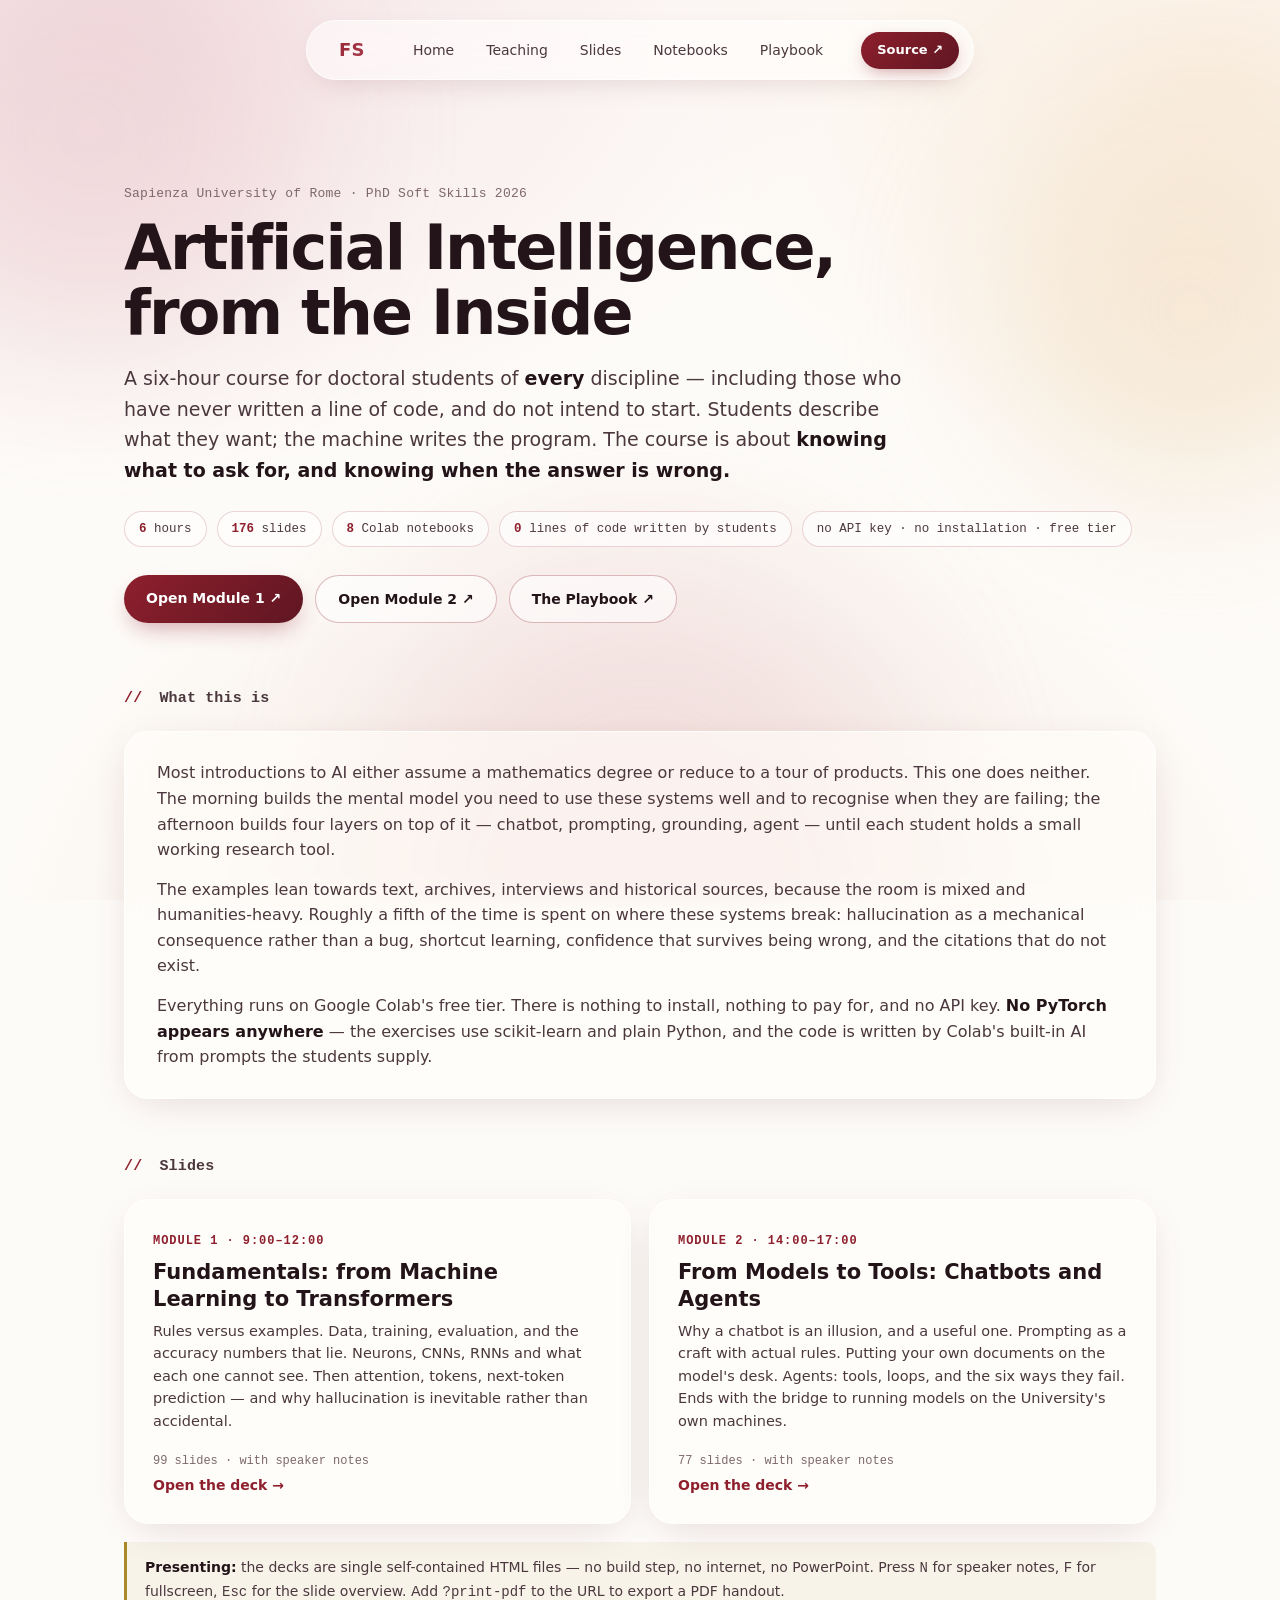
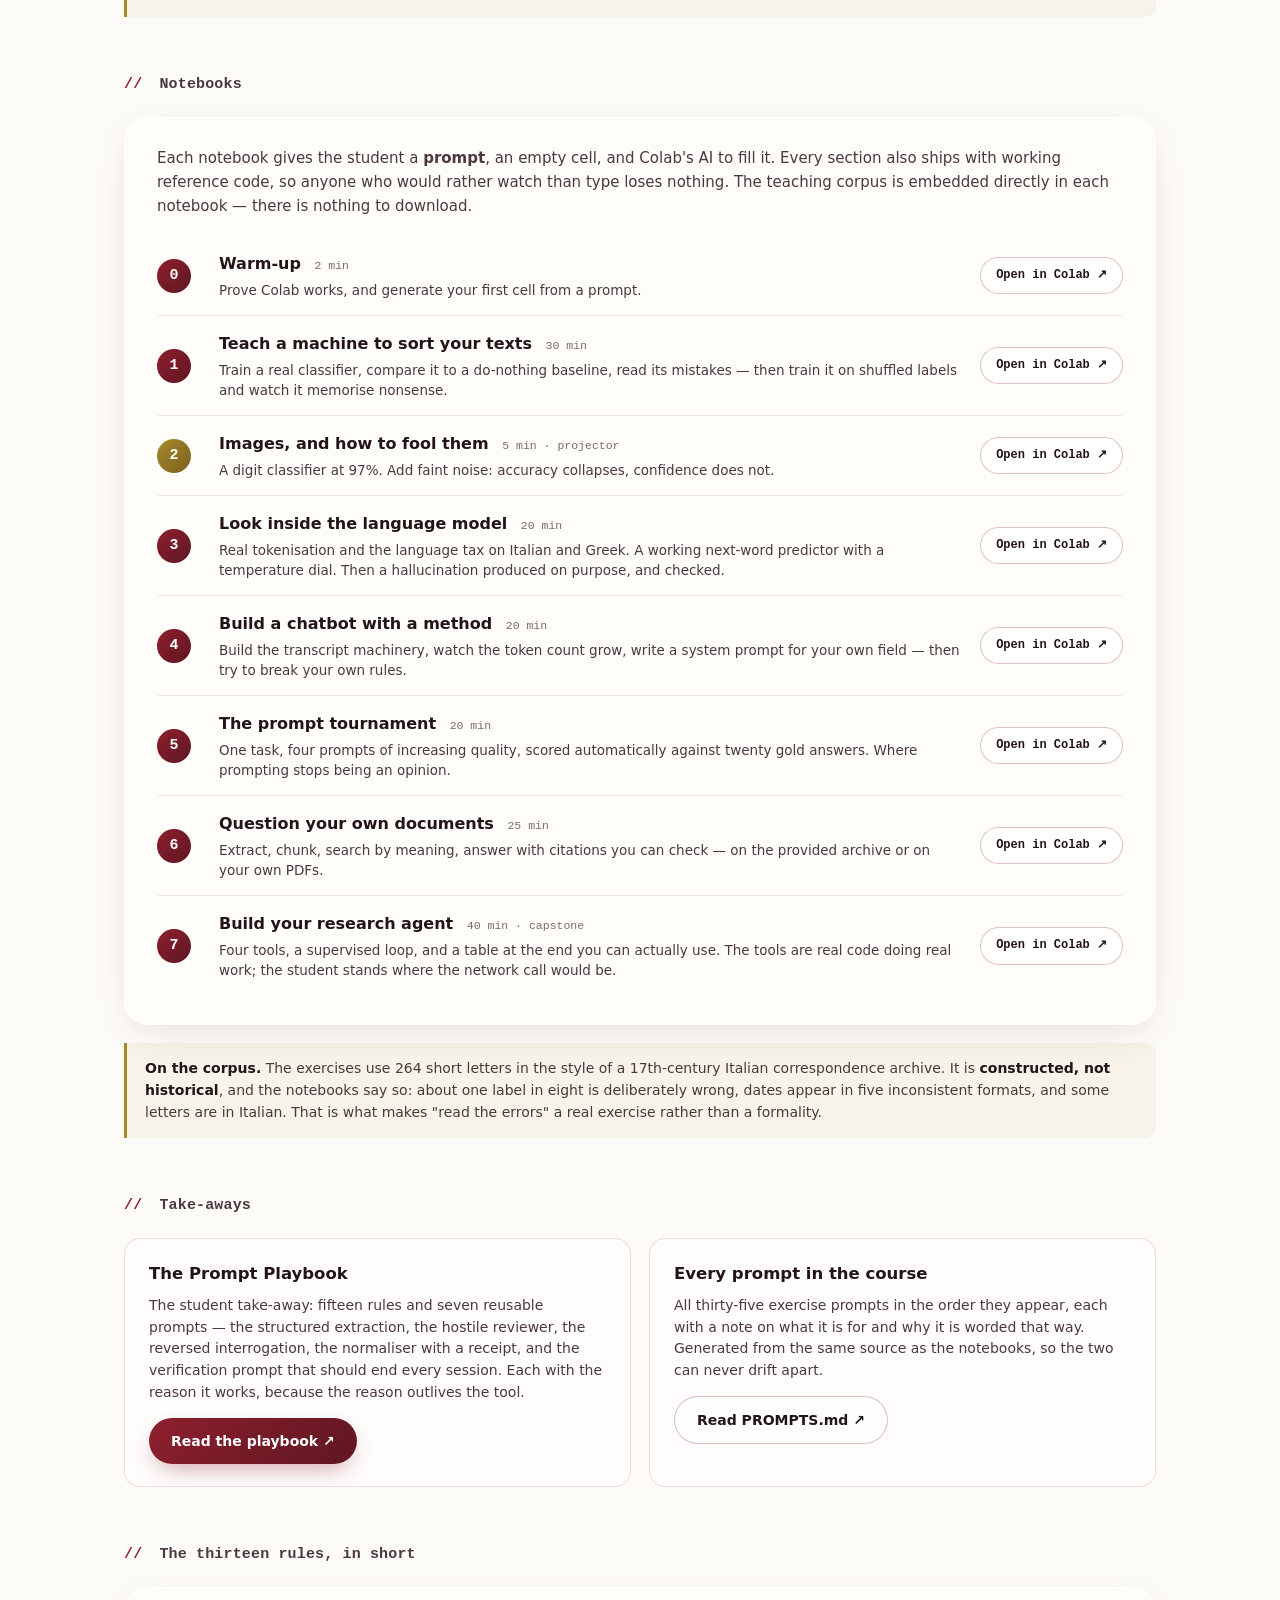
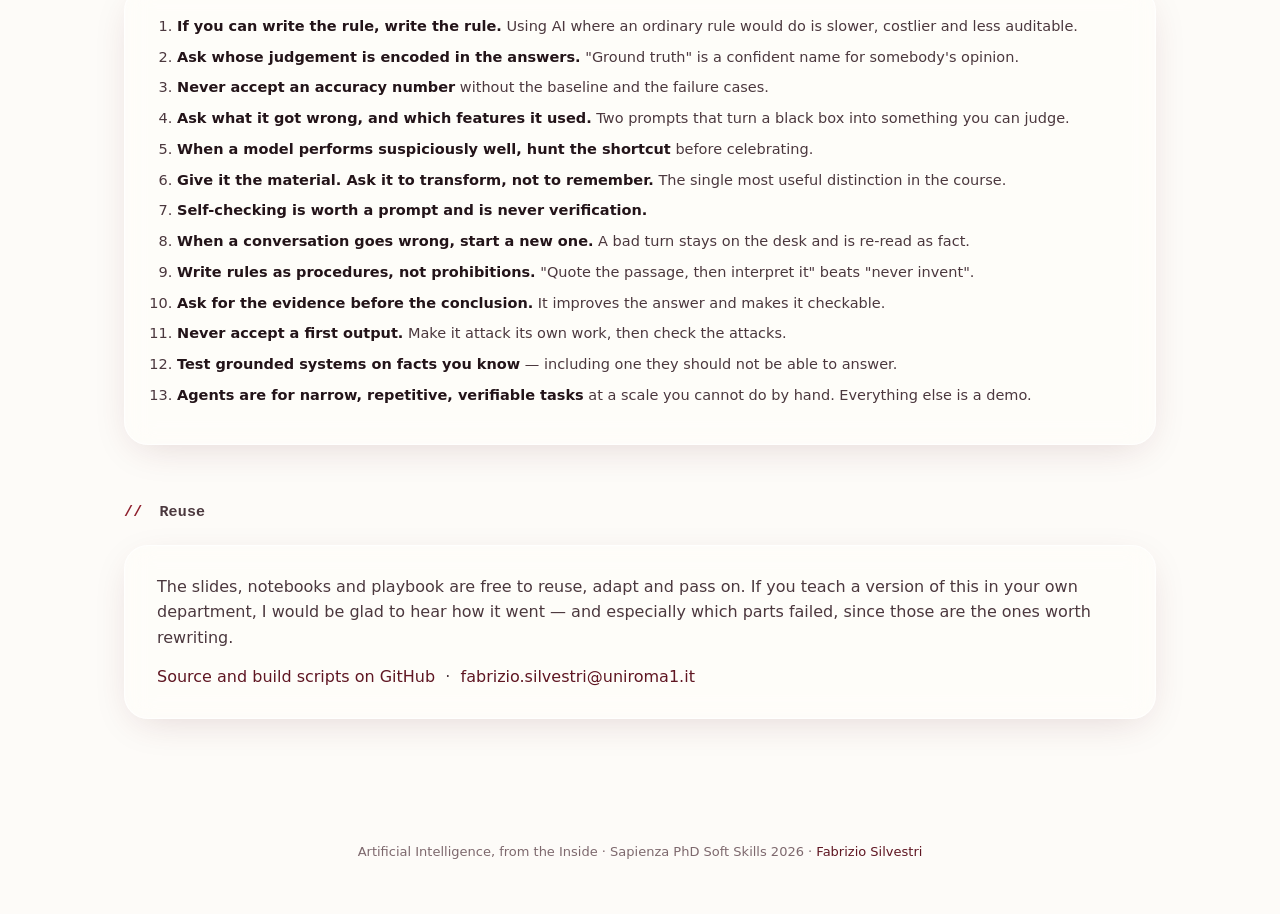
==== ai-from-the-inside/index.html @ a4495978 "Add "Artificial Intelligence, from the Inside" course materials New page at /ai-from-the-inside/ wit" ====
<!DOCTYPE html>
<html lang="en">
<head>
  <meta charset="UTF-8" />
  <meta name="viewport" content="width=device-width, initial-scale=1.0" />
  <title>Artificial Intelligence, from the Inside — PhD Course Materials · Fabrizio Silvestri</title>
  <meta name="description" content="A six-hour course on artificial intelligence for doctoral students of every discipline, taught at Sapienza University of Rome. No mathematics, no programming, no prior knowledge — students write no code at all. Slides, seven Colab notebooks, and a reusable prompt playbook, free to reuse." />
  <meta name="keywords" content="AI course, artificial intelligence for humanities, PhD soft skills, Sapienza, machine learning without code, prompting, large language models, LLM, RAG, AI agents, Colab notebooks, teaching materials, Fabrizio Silvestri" />
  <meta name="author" content="Fabrizio Silvestri" />
  <meta name="robots" content="index, follow, max-image-preview:large" />
  <link rel="canonical" href="https://fabsilvestri.github.io/ai-from-the-inside/" />

  <meta property="og:type" content="website" />
  <meta property="og:url" content="https://fabsilvestri.github.io/ai-from-the-inside/" />
  <meta property="og:title" content="Artificial Intelligence, from the Inside — PhD Course Materials" />
  <meta property="og:description" content="A six-hour AI course for doctoral students of every discipline. No mathematics, no programming — and students write no code at all. Slides, notebooks and playbook, free to reuse." />
  <meta property="og:image" content="https://fabsilvestri.github.io/assets/img/profile.jpg" />

  <meta name="twitter:card" content="summary_large_image" />
  <meta name="twitter:site" content="@fabreetseo" />
  <meta name="twitter:title" content="Artificial Intelligence, from the Inside — PhD Course Materials" />
  <meta name="twitter:description" content="A six-hour AI course for doctoral students of every discipline. Students write no code at all. Slides, notebooks and playbook, free to reuse." />

  <script type="application/ld+json">
  {
    "@context": "https://schema.org",
    "@type": "Course",
    "name": "Artificial Intelligence, from the Inside",
    "description": "A six-hour course on artificial intelligence for doctoral students of every discipline. Covers machine learning fundamentals, neural architectures, Transformers and large language models, then prompting, grounding and agents. Students write no code: they specify what they want and verify what they get.",
    "url": "https://fabsilvestri.github.io/ai-from-the-inside/",
    "inLanguage": "en",
    "isAccessibleForFree": true,
    "educationalLevel": "Doctoral",
    "teaches": ["Machine learning fundamentals", "Transformers and large language models", "Prompt engineering", "Retrieval-augmented generation", "AI agents", "Critical evaluation of AI systems"],
    "provider": {
      "@type": "CollegeOrUniversity",
      "name": "Sapienza University of Rome",
      "url": "https://www.uniroma1.it/"
    },
    "author": {
      "@type": "Person",
      "name": "Fabrizio Silvestri",
      "url": "https://fabsilvestri.github.io/"
    },
    "hasCourseInstance": {
      "@type": "CourseInstance",
      "courseMode": "onsite",
      "courseWorkload": "PT6H",
      "location": {
        "@type": "Place",
        "name": "Sapienza University of Rome"
      }
    }
  }
  </script>

  <link rel="stylesheet" href="../assets/css/style.css" />
  <style>
    /* ---- page-specific: course materials ---- */
    .course-hero { padding: 64px 0 8px; }
    .course-hero .hero-eyebrow { margin-bottom: 10px; }
    .course-hero h1 {
      font-size: clamp(38px, 6vw, 62px);
      line-height: 1.05;
      letter-spacing: -0.03em;
      margin: 0 0 18px;
      font-weight: 800;
    }
    .course-hero .lede {
      font-size: 19px;
      color: var(--ink-soft);
      max-width: 42em;
      margin: 0 0 26px;
    }
    .course-hero .lede strong { color: var(--ink); font-weight: 600; }

    .facts {
      display: flex; flex-wrap: wrap; gap: 10px; margin: 0 0 28px;
    }
    .fact {
      font-family: var(--font-mono);
      font-size: 12.5px;
      padding: 7px 14px;
      border-radius: 999px;
      background: rgba(255, 255, 255, 0.6);
      border: 1px solid rgba(142, 31, 45, 0.18);
      color: var(--ink-soft);
    }
    .fact b { color: var(--accent-1); font-weight: 700; }

    .deck-grid {
      display: grid; grid-template-columns: 1fr 1fr; gap: 18px;
    }
    .deck {
      display: block;
      background: var(--card-bg);
      backdrop-filter: blur(14px) saturate(1.15);
      -webkit-backdrop-filter: blur(14px) saturate(1.15);
      border: 1px solid var(--card-border);
      border-radius: var(--radius-lg);
      box-shadow: var(--card-shadow);
      padding: 26px 28px;
      transition: transform .15s, box-shadow .15s;
      color: inherit;
    }
    .deck:hover {
      text-decoration: none;
      transform: translateY(-2px);
      box-shadow: var(--card-shadow-hover);
    }
    .deck .mod {
      font-family: var(--font-mono); font-size: 12px; letter-spacing: .08em;
      text-transform: uppercase; color: var(--accent-1); font-weight: 700;
    }
    .deck h3 { margin: 8px 0 8px; font-size: 21px; color: var(--ink); line-height: 1.25; }
    .deck p { margin: 0 0 14px; font-size: 14.5px; color: var(--ink-soft); line-height: 1.55; }
    .deck .meta { font-family: var(--font-mono); font-size: 12px; color: var(--ink-muted); }
    .deck .go { font-weight: 700; color: var(--accent-1); font-size: 14px; }

    .nb-list { list-style: none; margin: 0; padding: 0; }
    .nb-list > li {
      display: grid;
      grid-template-columns: 46px 1fr auto;
      gap: 16px;
      align-items: center;
      padding: 15px 0;
      border-bottom: 1px solid rgba(142, 31, 45, 0.1);
    }
    .nb-list > li:last-child { border-bottom: 0; }
    .nb-num {
      font-family: var(--font-mono); font-weight: 700; font-size: 15px;
      color: #fff; background: linear-gradient(135deg, var(--accent-1), var(--accent-3));
      width: 34px; height: 34px; border-radius: 50%;
      display: flex; align-items: center; justify-content: center;
    }
    .nb-num.demo { background: linear-gradient(135deg, var(--accent-gold), var(--accent-gold-deep)); }
    .nb-body h4 { margin: 0 0 3px; font-size: 16px; color: var(--ink); font-weight: 650; }
    .nb-body p { margin: 0; font-size: 13.5px; color: var(--ink-soft); line-height: 1.5; }
    .nb-time {
      font-family: var(--font-mono); font-size: 11.5px; color: var(--ink-muted);
      margin-left: 8px; font-weight: 500;
    }
    .colab {
      display: inline-flex; align-items: center; gap: 7px;
      font-family: var(--font-mono); font-size: 12px; font-weight: 600;
      padding: 8px 15px; border-radius: 999px; white-space: nowrap;
      background: rgba(255, 255, 255, 0.7);
      border: 1px solid rgba(142, 31, 45, 0.28);
      color: var(--ink) !important;
      transition: background .15s, transform .15s;
    }
    .colab:hover { text-decoration: none; background: #fff; transform: translateY(-1px); }
    .colab svg { flex: 0 0 auto; }

    .take-grid { display: grid; grid-template-columns: 1fr 1fr; gap: 18px; }
    .take {
      background: rgba(255, 255, 255, 0.5);
      border: 1px solid rgba(142, 31, 45, 0.15);
      border-radius: var(--radius-md);
      padding: 22px 24px;
    }
    .take h4 { margin: 0 0 8px; font-size: 16.5px; color: var(--ink); }
    .take p { margin: 0 0 14px; font-size: 14px; color: var(--ink-soft); line-height: 1.55; }

    .rules { margin: 0; padding-left: 20px; }
    .rules li { margin-bottom: 9px; color: var(--ink-soft); font-size: 14.5px; line-height: 1.5; }
    .rules li strong { color: var(--ink); }

    .note {
      border-left: 3px solid var(--accent-gold);
      background: rgba(168, 137, 41, 0.07);
      padding: 14px 18px;
      border-radius: 0 var(--radius-sm) var(--radius-sm) 0;
      font-size: 14px;
      color: var(--ink-soft);
      margin: 18px 0 0;
    }
    .note strong { color: var(--ink); }

    @media (max-width: 820px) {
      .deck-grid, .take-grid { grid-template-columns: 1fr; }
      .nb-list > li { grid-template-columns: 38px 1fr; row-gap: 10px; }
      .nb-list > li .colab { grid-column: 2; justify-self: start; }
      .course-hero { padding: 28px 0 8px; }
    }
  </style>
</head>
<body>
  <div class="bg-gradient" aria-hidden="true"></div>
  <div class="bg-orbs" aria-hidden="true">
    <span class="orb orb-1"></span>
    <span class="orb orb-2"></span>
    <span class="orb orb-3"></span>
  </div>

  <header class="site-header">
    <nav class="nav-pill" aria-label="Primary">
      <a href="../" class="nav-brand">FS</a>
      <ul class="nav-links">
        <li><a href="../">Home</a></li>
        <li><a href="../#teaching">Teaching</a></li>
        <li><a href="#slides">Slides</a></li>
        <li><a href="#notebooks">Notebooks</a></li>
        <li><a href="#playbook">Playbook</a></li>
      </ul>
      <a class="nav-cta" href="https://github.com/fabsilvestri/fabsilvestri.github.io/tree/main/ai-from-the-inside" target="_blank" rel="noopener">Source ↗</a>
    </nav>
  </header>

  <main>
    <section class="course-hero">
      <p class="hero-eyebrow">Sapienza University of Rome · PhD Soft Skills 2026</p>
      <h1>Artificial Intelligence,<br>from the Inside</h1>
      <p class="lede">
        A six-hour course for doctoral students of <strong>every</strong> discipline —
        including those who have never written a line of code, and do not intend to start.
        Students describe what they want; the machine writes the program. The course is about
        <strong>knowing what to ask for, and knowing when the answer is wrong.</strong>
      </p>
      <div class="facts">
        <span class="fact"><b>6</b> hours</span>
        <span class="fact"><b>176</b> slides</span>
        <span class="fact"><b>8</b> Colab notebooks</span>
        <span class="fact"><b>0</b> lines of code written by students</span>
        <span class="fact">no API key · no installation · free tier</span>
      </div>
      <div class="hero-cta">
        <a class="btn btn-primary" href="slides/module1.html">Open Module 1 ↗</a>
        <a class="btn btn-ghost" href="slides/module2.html">Open Module 2 ↗</a>
        <a class="btn btn-ghost" href="PROMPT_PLAYBOOK.md">The Playbook ↗</a>
      </div>
    </section>

    <section id="about" class="content">
      <h2 class="section-head"><span class="slash">//</span> What this is</h2>
      <div class="card prose">
        <p>
          Most introductions to AI either assume a mathematics degree or reduce to a tour of
          products. This one does neither. The morning builds the mental model you need to use
          these systems well and to recognise when they are failing; the afternoon builds four
          layers on top of it — chatbot, prompting, grounding, agent — until each student holds
          a small working research tool.
        </p>
        <p>
          The examples lean towards text, archives, interviews and historical sources, because
          the room is mixed and humanities-heavy. Roughly a fifth of the time is spent on where
          these systems break: hallucination as a mechanical consequence rather than a bug,
          shortcut learning, confidence that survives being wrong, and the citations that do not
          exist.
        </p>
        <p>
          Everything runs on Google Colab's free tier. There is nothing to install, nothing to
          pay for, and no API key. <strong>No PyTorch appears anywhere</strong> — the exercises
          use scikit-learn and plain Python, and the code is written by Colab's built-in AI from
          prompts the students supply.
        </p>
      </div>
    </section>

    <section id="slides" class="content">
      <h2 class="section-head"><span class="slash">//</span> Slides</h2>
      <div class="deck-grid">
        <a class="deck" href="slides/module1.html">
          <span class="mod">Module 1 · 9:00–12:00</span>
          <h3>Fundamentals: from Machine Learning to Transformers</h3>
          <p>
            Rules versus examples. Data, training, evaluation, and the accuracy numbers that lie.
            Neurons, CNNs, RNNs and what each one cannot see. Then attention, tokens, next-token
            prediction — and why hallucination is inevitable rather than accidental.
          </p>
          <span class="meta">99 slides · with speaker notes</span><br>
          <span class="go">Open the deck →</span>
        </a>
        <a class="deck" href="slides/module2.html">
          <span class="mod">Module 2 · 14:00–17:00</span>
          <h3>From Models to Tools: Chatbots and Agents</h3>
          <p>
            Why a chatbot is an illusion, and a useful one. Prompting as a craft with actual
            rules. Putting your own documents on the model's desk. Agents: tools, loops, and the
            six ways they fail. Ends with the bridge to running models on the University's own machines.
          </p>
          <span class="meta">77 slides · with speaker notes</span><br>
          <span class="go">Open the deck →</span>
        </a>
      </div>
      <div class="note">
        <strong>Presenting:</strong> the decks are single self-contained HTML files — no build step,
        no internet, no PowerPoint. Press <code>N</code> for speaker notes, <code>F</code> for
        fullscreen, <code>Esc</code> for the slide overview. Add <code>?print-pdf</code> to the URL
        to export a PDF handout.
      </div>
    </section>

    <section id="notebooks" class="content">
      <h2 class="section-head"><span class="slash">//</span> Notebooks</h2>
      <div class="card">
        <p style="margin:0 0 18px;color:var(--ink-soft);font-size:15px;line-height:1.6">
          Each notebook gives the student a <strong>prompt</strong>, an empty cell, and Colab's AI
          to fill it. Every section also ships with working reference code, so anyone who would
          rather watch than type loses nothing. The teaching corpus is embedded directly in each
          notebook — there is nothing to download.
        </p>
        <ul class="nb-list">
          <li>
            <span class="nb-num">0</span>
            <div class="nb-body">
              <h4>Warm-up <span class="nb-time">2 min</span></h4>
              <p>Prove Colab works, and generate your first cell from a prompt.</p>
            </div>
            <a class="colab" target="_blank" rel="noopener" href="https://colab.research.google.com/github/fabsilvestri/fabsilvestri.github.io/blob/main/ai-from-the-inside/notebooks/00_warmup.ipynb">Open in Colab ↗</a>
          </li>
          <li>
            <span class="nb-num">1</span>
            <div class="nb-body">
              <h4>Teach a machine to sort your texts <span class="nb-time">30 min</span></h4>
              <p>Train a real classifier, compare it to a do-nothing baseline, read its mistakes — then train it on shuffled labels and watch it memorise nonsense.</p>
            </div>
            <a class="colab" target="_blank" rel="noopener" href="https://colab.research.google.com/github/fabsilvestri/fabsilvestri.github.io/blob/main/ai-from-the-inside/notebooks/01_teach_a_machine.ipynb">Open in Colab ↗</a>
          </li>
          <li>
            <span class="nb-num demo">2</span>
            <div class="nb-body">
              <h4>Images, and how to fool them <span class="nb-time">5 min · projector</span></h4>
              <p>A digit classifier at 97%. Add faint noise: accuracy collapses, confidence does not.</p>
            </div>
            <a class="colab" target="_blank" rel="noopener" href="https://colab.research.google.com/github/fabsilvestri/fabsilvestri.github.io/blob/main/ai-from-the-inside/notebooks/02_images_and_failure.ipynb">Open in Colab ↗</a>
          </li>
          <li>
            <span class="nb-num">3</span>
            <div class="nb-body">
              <h4>Look inside the language model <span class="nb-time">20 min</span></h4>
              <p>Real tokenisation and the language tax on Italian and Greek. A working next-word predictor with a temperature dial. Then a hallucination produced on purpose, and checked.</p>
            </div>
            <a class="colab" target="_blank" rel="noopener" href="https://colab.research.google.com/github/fabsilvestri/fabsilvestri.github.io/blob/main/ai-from-the-inside/notebooks/03_inside_the_model.ipynb">Open in Colab ↗</a>
          </li>
          <li>
            <span class="nb-num">4</span>
            <div class="nb-body">
              <h4>Build a chatbot with a method <span class="nb-time">20 min</span></h4>
              <p>Build the transcript machinery, watch the token count grow, write a system prompt for your own field — then try to break your own rules.</p>
            </div>
            <a class="colab" target="_blank" rel="noopener" href="https://colab.research.google.com/github/fabsilvestri/fabsilvestri.github.io/blob/main/ai-from-the-inside/notebooks/04_build_a_chatbot.ipynb">Open in Colab ↗</a>
          </li>
          <li>
            <span class="nb-num">5</span>
            <div class="nb-body">
              <h4>The prompt tournament <span class="nb-time">20 min</span></h4>
              <p>One task, four prompts of increasing quality, scored automatically against twenty gold answers. Where prompting stops being an opinion.</p>
            </div>
            <a class="colab" target="_blank" rel="noopener" href="https://colab.research.google.com/github/fabsilvestri/fabsilvestri.github.io/blob/main/ai-from-the-inside/notebooks/05_prompt_tournament.ipynb">Open in Colab ↗</a>
          </li>
          <li>
            <span class="nb-num">6</span>
            <div class="nb-body">
              <h4>Question your own documents <span class="nb-time">25 min</span></h4>
              <p>Extract, chunk, search by meaning, answer with citations you can check — on the provided archive or on your own PDFs.</p>
            </div>
            <a class="colab" target="_blank" rel="noopener" href="https://colab.research.google.com/github/fabsilvestri/fabsilvestri.github.io/blob/main/ai-from-the-inside/notebooks/06_question_your_documents.ipynb">Open in Colab ↗</a>
          </li>
          <li>
            <span class="nb-num">7</span>
            <div class="nb-body">
              <h4>Build your research agent <span class="nb-time">40 min · capstone</span></h4>
              <p>Four tools, a supervised loop, and a table at the end you can actually use. The tools are real code doing real work; the student stands where the network call would be.</p>
            </div>
            <a class="colab" target="_blank" rel="noopener" href="https://colab.research.google.com/github/fabsilvestri/fabsilvestri.github.io/blob/main/ai-from-the-inside/notebooks/07_capstone_agent.ipynb">Open in Colab ↗</a>
          </li>
        </ul>
      </div>
      <div class="note">
        <strong>On the corpus.</strong> The exercises use 264 short letters in the style of a
        17th-century Italian correspondence archive. It is <strong>constructed, not historical</strong>,
        and the notebooks say so: about one label in eight is deliberately wrong, dates appear in five
        inconsistent formats, and some letters are in Italian. That is what makes "read the errors"
        a real exercise rather than a formality.
      </div>
    </section>

    <section id="playbook" class="content">
      <h2 class="section-head"><span class="slash">//</span> Take-aways</h2>
      <div class="take-grid">
        <div class="take">
          <h4>The Prompt Playbook</h4>
          <p>
            The student take-away: fifteen rules and seven reusable prompts — the structured
            extraction, the hostile reviewer, the reversed interrogation, the normaliser with a
            receipt, and the verification prompt that should end every session. Each with the
            reason it works, because the reason outlives the tool.
          </p>
          <a class="btn btn-primary" href="PROMPT_PLAYBOOK.md">Read the playbook ↗</a>
        </div>
        <div class="take">
          <h4>Every prompt in the course</h4>
          <p>
            All thirty-five exercise prompts in the order they appear, each with a note on what it
            is for and why it is worded that way. Generated from the same source as the notebooks,
            so the two can never drift apart.
          </p>
          <a class="btn btn-ghost" href="PROMPTS.md">Read PROMPTS.md ↗</a>
        </div>
      </div>

      <h2 class="section-head"><span class="slash">//</span> The thirteen rules, in short</h2>
      <div class="card">
        <ol class="rules">
          <li><strong>If you can write the rule, write the rule.</strong> Using AI where an ordinary rule would do is slower, costlier and less auditable.</li>
          <li><strong>Ask whose judgement is encoded in the answers.</strong> "Ground truth" is a confident name for somebody's opinion.</li>
          <li><strong>Never accept an accuracy number</strong> without the baseline and the failure cases.</li>
          <li><strong>Ask what it got wrong, and which features it used.</strong> Two prompts that turn a black box into something you can judge.</li>
          <li><strong>When a model performs suspiciously well, hunt the shortcut</strong> before celebrating.</li>
          <li><strong>Give it the material. Ask it to transform, not to remember.</strong> The single most useful distinction in the course.</li>
          <li><strong>Self-checking is worth a prompt and is never verification.</strong></li>
          <li><strong>When a conversation goes wrong, start a new one.</strong> A bad turn stays on the desk and is re-read as fact.</li>
          <li><strong>Write rules as procedures, not prohibitions.</strong> "Quote the passage, then interpret it" beats "never invent".</li>
          <li><strong>Ask for the evidence before the conclusion.</strong> It improves the answer and makes it checkable.</li>
          <li><strong>Never accept a first output.</strong> Make it attack its own work, then check the attacks.</li>
          <li><strong>Test grounded systems on facts you know</strong> — including one they should not be able to answer.</li>
          <li><strong>Agents are for narrow, repetitive, verifiable tasks</strong> at a scale you cannot do by hand. Everything else is a demo.</li>
        </ol>
      </div>
    </section>

    <section id="reuse" class="content">
      <h2 class="section-head"><span class="slash">//</span> Reuse</h2>
      <div class="card prose">
        <p>
          The slides, notebooks and playbook are free to reuse, adapt and pass on. If you teach a
          version of this in your own department, I would be glad to hear how it went — and
          especially which parts failed, since those are the ones worth rewriting.
        </p>
        <p>
          <a href="https://github.com/fabsilvestri/fabsilvestri.github.io/tree/main/ai-from-the-inside">Source and build scripts on GitHub</a>
          &nbsp;·&nbsp;
          <a href="mailto:fabrizio.silvestri@uniroma1.it">fabrizio.silvestri@uniroma1.it</a>
        </p>
      </div>
    </section>
  </main>

  <footer class="site-footer">
    <p>
      Artificial Intelligence, from the Inside · Sapienza PhD Soft Skills 2026 ·
      <a href="../">Fabrizio Silvestri</a>
    </p>
  </footer>

  <script src="../assets/js/analytics.js"></script>
</body>
</html>
---- assets/css/style.css ----
/* --------------------------------------------------------------------------
 * Fabrizio Silvestri — homepage
 * "Glass-light" theme in Sapienza amaranto: warm pastel background,
 * frosted glass surfaces, soft shadows, amaranto accents with gold on
 * secondary chips.
 * -------------------------------------------------------------------------- */

:root {
  --bg-1: #f5e3e6;          /* soft amaranto tint */
  --bg-2: #faeee1;           /* warm cream */
  --bg-3: #f3e3d8;           /* sand */
  --bg-4: #fdfbf8;           /* near-white warm */
  --ink: #231419;
  --ink-soft: #4b383e;
  --ink-muted: #7d686d;
  --accent-1: #8e1f2d;      /* amaranto Sapienza — primary */
  --accent-2: #b24455;      /* lighter amaranto — gradient partner */
  --accent-3: #5f1622;      /* deep burgundy — hover / darker end */
  --accent-gold: #a88929;   /* warm gold — secondary (topic chips) */
  --accent-gold-deep: #7a6120;
  --card-bg: rgba(255, 253, 251, 0.62);
  --card-border: rgba(255, 255, 255, 0.7);
  --card-shadow: 0 10px 40px -12px rgba(90, 22, 34, 0.18);
  --card-shadow-hover: 0 16px 56px -16px rgba(90, 22, 34, 0.28);
  --radius-lg: 24px;
  --radius-md: 16px;
  --radius-sm: 10px;
  --max-w: 1080px;
  --font-sans: "Inter", system-ui, -apple-system, "Segoe UI", Roboto, sans-serif;
  --font-mono: "JetBrains Mono", ui-monospace, SFMono-Regular, Menlo, monospace;
}

* { box-sizing: border-box; }

html { scroll-behavior: smooth; scroll-padding-top: 96px; }

body {
  margin: 0;
  font-family: var(--font-sans);
  color: var(--ink);
  background: var(--bg-4);
  line-height: 1.6;
  -webkit-font-smoothing: antialiased;
  min-height: 100vh;
  overflow-x: hidden;
}

a { color: var(--accent-3); text-decoration: none; }
a:hover { color: var(--accent-1); text-decoration: underline; }

/* ---- Background: soft pastel gradient + blurred orbs ---- */
.bg-gradient {
  position: fixed;
  inset: 0;
  z-index: -2;
  background:
    radial-gradient(1200px 800px at 10% 0%, var(--bg-1) 0%, transparent 60%),
    radial-gradient(1000px 700px at 95% 10%, var(--bg-2) 0%, transparent 55%),
    radial-gradient(1100px 900px at 50% 110%, var(--bg-3) 0%, transparent 60%),
    var(--bg-4);
}

.bg-orbs {
  position: fixed;
  inset: 0;
  z-index: -1;
  pointer-events: none;
  overflow: hidden;
}
.orb {
  position: absolute;
  border-radius: 50%;
  filter: blur(80px);
  opacity: 0.45;
}
.orb-1 { width: 420px; height: 420px; top: -80px; left: -120px; background: #e8c5cb; }
.orb-2 { width: 380px; height: 380px; top: 120px; right: -100px; background: #f0d9b8; }
.orb-3 { width: 520px; height: 520px; bottom: -180px; left: 30%; background: #ecd0d3; }

/* ---- Sticky nav ---- */
.site-header {
  position: sticky;
  top: 20px;
  z-index: 100;
  display: flex;
  justify-content: center;
  padding: 0 20px;
  margin-top: 20px;
}

.nav-pill {
  display: flex;
  align-items: center;
  gap: 24px;
  padding: 10px 14px 10px 22px;
  background: rgba(255, 255, 255, 0.55);
  backdrop-filter: blur(18px) saturate(1.3);
  -webkit-backdrop-filter: blur(18px) saturate(1.3);
  border: 1px solid rgba(255, 255, 255, 0.7);
  border-radius: 999px;
  box-shadow: 0 10px 30px -12px rgba(90, 22, 34, 0.18);
  max-width: 100%;
}

.nav-brand {
  font-weight: 800;
  color: var(--ink);
  font-size: 18px;
  letter-spacing: 0.02em;
  padding: 4px 10px;
  border-radius: 999px;
  background: linear-gradient(135deg, var(--accent-1), var(--accent-2));
  -webkit-background-clip: text;
  background-clip: text;
  color: transparent;
}
.nav-brand:hover { text-decoration: none; opacity: 0.85; }

.nav-links {
  display: flex;
  gap: 4px;
  list-style: none;
  margin: 0;
  padding: 0;
}
.nav-links a {
  display: inline-block;
  padding: 8px 14px;
  color: var(--ink-soft);
  font-size: 14px;
  font-weight: 500;
  border-radius: 999px;
  transition: background 0.15s, color 0.15s;
}
.nav-links a:hover {
  background: rgba(142, 31, 45, 0.1);
  color: var(--accent-1);
  text-decoration: none;
}

.nav-cta {
  padding: 8px 16px;
  border-radius: 999px;
  background: linear-gradient(135deg, var(--accent-1), var(--accent-3));
  color: #fff !important;
  font-weight: 600;
  font-size: 13px;
  box-shadow: 0 6px 18px -6px rgba(142, 31, 45, 0.5);
}
.nav-cta:hover { text-decoration: none; filter: brightness(1.08); }

/* ---- Main / sections ---- */
main { max-width: var(--max-w); margin: 0 auto; padding: 40px 24px 80px; }

.section-head {
  font-family: var(--font-mono);
  font-weight: 600;
  font-size: 15px;
  color: var(--ink-soft);
  margin: 56px 0 20px;
  text-transform: none;
  letter-spacing: 0.01em;
}
.section-head .slash {
  color: var(--accent-1);
  margin-right: 8px;
}

.content { scroll-margin-top: 96px; }

/* ---- Hero ---- */
.hero {
  padding: 72px 0 32px;
  scroll-margin-top: 96px;
}
.hero-grid {
  display: grid;
  grid-template-columns: minmax(0, 1.4fr) minmax(0, 1fr);
  gap: 48px;
  align-items: center;
}
.hero-eyebrow {
  font-family: var(--font-mono);
  font-size: 13px;
  color: var(--ink-muted);
  margin: 0 0 10px;
  letter-spacing: 0.02em;
}
.hero-title {
  font-size: clamp(44px, 7vw, 76px);
  font-weight: 800;
  line-height: 1.05;
  margin: 0 0 18px;
  color: var(--ink);
  letter-spacing: -0.02em;
}
.hero-title .grad {
  background: linear-gradient(135deg, var(--accent-1) 0%, var(--accent-2) 60%, var(--accent-3) 100%);
  -webkit-background-clip: text;
  background-clip: text;
  color: transparent;
}
.hero-lede {
  font-size: 17px;
  color: var(--ink-soft);
  margin: 0 0 28px;
  max-width: 56ch;
}
.hero-lede strong { color: var(--ink); font-weight: 600; }

.hero-stats {
  display: flex;
  gap: 28px;
  padding: 18px 24px;
  background: var(--card-bg);
  backdrop-filter: blur(14px);
  -webkit-backdrop-filter: blur(14px);
  border: 1px solid var(--card-border);
  border-radius: var(--radius-md);
  box-shadow: var(--card-shadow);
  margin-bottom: 26px;
  width: fit-content;
  max-width: 100%;
  flex-wrap: wrap;
}
.hero-stats > div { display: flex; flex-direction: column; }
.stat-num {
  font-size: 24px;
  font-weight: 800;
  background: linear-gradient(135deg, var(--accent-1), var(--accent-2));
  -webkit-background-clip: text;
  background-clip: text;
  color: transparent;
  line-height: 1;
}
.stat-lbl {
  font-size: 12px;
  color: var(--ink-muted);
  margin-top: 4px;
  letter-spacing: 0.02em;
}

.hero-cta { display: flex; gap: 12px; flex-wrap: wrap; }
.btn {
  display: inline-block;
  padding: 12px 22px;
  border-radius: 999px;
  font-weight: 600;
  font-size: 14px;
  transition: transform 0.15s, box-shadow 0.15s, background 0.15s;
}
.btn:hover { text-decoration: none; transform: translateY(-1px); }
.btn-primary {
  background: linear-gradient(135deg, var(--accent-1), var(--accent-3));
  color: #fff !important;
  box-shadow: 0 10px 24px -8px rgba(142, 31, 45, 0.45);
}
.btn-primary:hover { box-shadow: 0 14px 30px -8px rgba(142, 31, 45, 0.6); }
.btn-ghost {
  background: rgba(255, 255, 255, 0.6);
  color: var(--ink) !important;
  border: 1px solid rgba(142, 31, 45, 0.3);
}
.btn-ghost:hover { background: rgba(255, 255, 255, 0.85); }

/* ---- Hero photo ---- */
.hero-photo { display: flex; justify-content: center; }
.photo-ring {
  position: relative;
  width: min(320px, 80vw);
  aspect-ratio: 1 / 1;
  border-radius: 50%;
  padding: 6px;
  background: linear-gradient(135deg, var(--accent-1), var(--accent-2), var(--accent-3));
  box-shadow: 0 20px 60px -20px rgba(142, 31, 45, 0.4);
}
.photo-ring::before {
  content: "";
  position: absolute;
  inset: -20px;
  border-radius: 50%;
  background: radial-gradient(circle, rgba(178, 68, 85, 0.18) 0%, transparent 70%);
  z-index: -1;
}
.photo-ring img {
  width: 100%;
  height: 100%;
  border-radius: 50%;
  object-fit: cover;
  display: block;
  background: #fff;
}

/* ---- Cards ---- */
.card {
  background: var(--card-bg);
  backdrop-filter: blur(14px) saturate(1.15);
  -webkit-backdrop-filter: blur(14px) saturate(1.15);
  border: 1px solid var(--card-border);
  border-radius: var(--radius-lg);
  box-shadow: var(--card-shadow);
  padding: 28px 32px;
}

.prose p { margin: 0 0 14px; color: var(--ink-soft); }
.prose p:last-child { margin-bottom: 0; }
.prose strong { color: var(--ink); font-weight: 600; }

/* ---- Research grid ---- */
.research-grid {
  display: grid;
  grid-template-columns: repeat(auto-fit, minmax(240px, 1fr));
  gap: 20px;
}
.research-card { padding: 26px 26px; transition: transform 0.2s, box-shadow 0.2s; }
.research-card:hover { transform: translateY(-3px); box-shadow: var(--card-shadow-hover); }
.research-card h3 {
  margin: 14px 0 8px;
  font-size: 17px;
  font-weight: 700;
  color: var(--ink);
}
.research-card p {
  margin: 0;
  font-size: 14px;
  color: var(--ink-soft);
  line-height: 1.55;
}
.research-icon {
  width: 42px;
  height: 42px;
  border-radius: 12px;
  display: flex;
  align-items: center;
  justify-content: center;
  background: linear-gradient(135deg, rgba(142, 31, 45, 0.14), rgba(168, 137, 41, 0.14));
  color: var(--accent-1);
  font-size: 20px;
  font-weight: 700;
}

/* ---- Publications ---- */
.pub-meta {
  color: var(--ink-muted);
  font-size: 13px;
  margin: 0 0 18px;
  display: flex;
  flex-wrap: wrap;
  align-items: center;
  gap: 12px;
}
.pub-download {
  font: inherit;
  font-size: 12px;
  font-weight: 600;
  padding: 6px 14px;
  border-radius: 999px;
  border: 1px solid rgba(142, 31, 45, 0.4);
  background: rgba(255, 255, 255, 0.55);
  color: var(--accent-1);
  cursor: pointer;
  transition: all 0.15s;
  margin-left: auto;
}
.pub-download:hover {
  background: linear-gradient(135deg, var(--accent-1), var(--accent-3));
  color: #fff;
  border-color: transparent;
  box-shadow: 0 6px 18px -6px rgba(142, 31, 45, 0.5);
}
/* ---- Filter rows ---- */
.pub-filter-group {
  display: flex;
  align-items: flex-start;
  gap: 16px;
  margin-bottom: 12px;
}
.pub-filter-group:last-child { margin-bottom: 22px; }
.pub-filter-label {
  flex-shrink: 0;
  width: 54px;
  padding-top: 9px;
  font-family: var(--font-mono);
  font-size: 11px;
  font-weight: 700;
  color: var(--ink-muted);
  text-transform: uppercase;
  letter-spacing: 0.1em;
  text-align: right;
}

.pub-filters {
  display: flex;
  flex-wrap: wrap;
  gap: 6px;
  flex: 1;
  min-width: 0;
}

.pub-tab {
  font: inherit;
  cursor: pointer;
  transition: all 0.15s;
  display: inline-flex;
  align-items: center;
  gap: 6px;
}
.pub-tab-count {
  font-family: var(--font-mono);
  font-size: 10px;
  font-weight: 500;
  opacity: 0.7;
  padding: 1px 6px;
  border-radius: 999px;
  background: rgba(0, 0, 0, 0.06);
}
.pub-tab.is-active .pub-tab-count {
  background: rgba(255, 255, 255, 0.25);
  opacity: 0.95;
}

/* TYPE row — primary filter: rounded pills, amaranto gradient on active. */
.pub-filters-type .pub-tab {
  padding: 9px 16px;
  border: 1px solid rgba(142, 31, 45, 0.22);
  border-radius: 999px;
  background: rgba(255, 255, 255, 0.6);
  backdrop-filter: blur(10px);
  -webkit-backdrop-filter: blur(10px);
  color: var(--ink-soft);
  font-size: 13px;
  font-weight: 600;
  letter-spacing: -0.005em;
}
.pub-filters-type .pub-tab:hover {
  background: rgba(255, 255, 255, 0.9);
  color: var(--ink);
  border-color: rgba(142, 31, 45, 0.45);
}
.pub-filters-type .pub-tab.is-active {
  background: linear-gradient(135deg, var(--accent-1), var(--accent-3));
  color: #fff;
  border-color: transparent;
  box-shadow: 0 6px 18px -6px rgba(142, 31, 45, 0.5);
}

/* TOPIC row — secondary filter: square chips with "#" prefix, gold active. */
.pub-filters-topic .pub-tab {
  padding: 5px 10px;
  border: 1px solid rgba(15, 23, 42, 0.12);
  border-radius: 6px;
  background: transparent;
  color: var(--ink-muted);
  font-size: 12px;
  font-weight: 500;
}
.pub-filters-topic .pub-tab::before {
  content: "#";
  color: rgba(168, 137, 41, 0.7);
  font-weight: 700;
  margin-right: -2px;
}
.pub-filters-topic .pub-tab:hover {
  background: rgba(168, 137, 41, 0.08);
  border-color: rgba(168, 137, 41, 0.4);
  color: var(--accent-gold-deep);
}
.pub-filters-topic .pub-tab:hover::before { color: var(--accent-gold-deep); }
.pub-filters-topic .pub-tab.is-active {
  background: rgba(168, 137, 41, 0.18);
  border-color: rgba(168, 137, 41, 0.6);
  color: var(--accent-gold-deep);
  font-weight: 600;
}
.pub-filters-topic .pub-tab.is-active::before { color: var(--accent-gold-deep); }
.pub-filters-topic .pub-tab.is-active .pub-tab-count {
  background: rgba(168, 137, 41, 0.22);
  color: var(--accent-gold-deep);
}

.pub-year-block { margin-bottom: 10px; }
.pub-year {
  font-family: var(--font-mono);
  font-size: 13px;
  font-weight: 600;
  color: var(--accent-1);
  margin: 22px 0 10px;
  padding-left: 4px;
  letter-spacing: 0.04em;
}

.pub-item {
  display: grid;
  grid-template-columns: auto 1fr;
  gap: 14px 16px;
  padding: 16px 20px;
  background: rgba(255, 255, 255, 0.55);
  border: 1px solid rgba(255, 255, 255, 0.65);
  border-radius: var(--radius-md);
  margin-bottom: 10px;
  transition: background 0.15s, transform 0.15s;
}
.pub-item:hover {
  background: rgba(255, 255, 255, 0.82);
  transform: translateX(2px);
}
.pub-badge {
  align-self: start;
  justify-self: start;
  font-family: var(--font-mono);
  font-size: 11px;
  font-weight: 600;
  padding: 4px 12px;
  border-radius: 999px;
  white-space: nowrap;
  letter-spacing: 0.02em;
  min-width: 82px;
  text-align: center;
}
/* Conference = green (A* dark, other light); Journal = blue (Q1 dark, other light);
   Workshop = amber; Preprint = red. */
.pub-badge.type-a_star_conf    { background: rgba(5, 150, 105, 0.18);  color: #065f46; }   /* emerald-700 */
.pub-badge.type-other_conf     { background: rgba(34, 197, 94, 0.15);  color: #16a34a; }   /* green-600 */
.pub-badge.type-q1_journal     { background: rgba(29, 78, 216, 0.18);  color: #1e3a8a; }   /* blue-900 */
.pub-badge.type-other_journal  { background: rgba(59, 130, 246, 0.15); color: #2563eb; }   /* blue-600 */
.pub-badge.type-workshop       { background: rgba(245, 158, 11, 0.18); color: #b45309; }   /* amber-700 */
.pub-badge.type-preprint       { background: rgba(239, 68, 68, 0.15);  color: #b91c1c; }   /* red-700 */

.pub-body { min-width: 0; }
.pub-title {
  margin: 0 0 4px;
  font-size: 15px;
  font-weight: 600;
  color: var(--ink);
  line-height: 1.4;
}
.pub-title a { color: inherit; }
.pub-title a:hover { color: var(--accent-1); }
.pub-authors {
  margin: 0 0 2px;
  font-size: 13px;
  color: var(--ink-soft);
  line-height: 1.4;
}
.pub-authors .me { color: var(--accent-1); font-weight: 600; }
.pub-venue {
  margin: 0;
  font-size: 12px;
  font-family: var(--font-mono);
  color: var(--ink-muted);
}
.pub-cites,
.pub-link {
  color: var(--accent-1);
  font-weight: 600;
  white-space: nowrap;
}
.pub-cites:hover,
.pub-link:hover { text-decoration: underline; }
.pub-chips {
  display: flex;
  flex-wrap: wrap;
  gap: 6px;
  margin-top: 8px;
}
.pub-chip {
  font: inherit;
  font-size: 11px;
  font-weight: 500;
  padding: 3px 10px;
  border-radius: 999px;
  border: 1px solid rgba(142, 31, 45, 0.2);
  background: rgba(255, 255, 255, 0.55);
  color: var(--ink-muted);
  cursor: pointer;
  transition: all 0.15s;
}
.pub-chip:hover {
  background: rgba(142, 31, 45, 0.1);
  color: var(--accent-1);
  border-color: rgba(142, 31, 45, 0.35);
}
.pub-empty {
  text-align: center;
  color: var(--ink-muted);
  padding: 30px;
  font-size: 14px;
}

.pub-older-toggle-wrap {
  display: flex;
  justify-content: center;
  margin: 24px 0;
}
.pub-older-toggle {
  font: inherit;
  font-size: 13px;
  font-weight: 600;
  padding: 10px 22px;
  border-radius: 999px;
  border: 1px dashed rgba(142, 31, 45, 0.5);
  background: rgba(255, 255, 255, 0.55);
  color: var(--accent-1);
  cursor: pointer;
  transition: all 0.15s;
  display: inline-flex;
  align-items: center;
  gap: 8px;
}
.pub-older-toggle:hover {
  background: linear-gradient(135deg, var(--accent-1), var(--accent-3));
  color: #fff;
  border-color: transparent;
  box-shadow: 0 8px 22px -8px rgba(142, 31, 45, 0.5);
}
.pub-older-years {
  font-family: var(--font-mono);
  font-weight: 500;
  font-size: 11px;
  opacity: 0.7;
}

/* ---- Awards ---- */
.awards-list {
  list-style: none;
  margin: 0;
  padding: 0;
  display: grid;
  gap: 10px;
}
.award-item {
  display: grid;
  grid-template-columns: 72px 1fr;
  align-items: start;
  gap: 14px 16px;
  padding: 14px 18px;
  background: rgba(255, 255, 255, 0.55);
  border: 1px solid rgba(255, 255, 255, 0.65);
  border-radius: var(--radius-md);
  transition: background 0.15s, transform 0.15s;
}
.award-item:hover {
  background: rgba(255, 255, 255, 0.82);
  transform: translateX(2px);
}
.award-year {
  font-family: var(--font-mono);
  font-size: 13px;
  font-weight: 700;
  color: var(--accent-1);
  letter-spacing: 0.04em;
}
.award-title {
  font-size: 15px;
  font-weight: 600;
  color: var(--ink);
  line-height: 1.4;
}
.award-title a { color: inherit; }
.award-title a:hover { color: var(--accent-1); }
.award-meta {
  margin-top: 4px;
  font-size: 13px;
  color: var(--ink-soft);
}

/* ---- Talks ---- */
.talks-list {
  list-style: none;
  margin: 0;
  padding: 0;
  display: grid;
  gap: 10px;
}
.talk-item {
  display: grid;
  grid-template-columns: 72px 1fr;
  align-items: start;
  gap: 14px 16px;
  padding: 14px 18px;
  background: rgba(255, 255, 255, 0.55);
  border: 1px solid rgba(255, 255, 255, 0.65);
  border-radius: var(--radius-md);
  transition: background 0.15s, transform 0.15s;
}
.talk-item:hover {
  background: rgba(255, 255, 255, 0.82);
  transform: translateX(2px);
}
.talk-year {
  font-family: var(--font-mono);
  font-size: 13px;
  font-weight: 700;
  color: var(--accent-1);
  letter-spacing: 0.04em;
}
.talk-title {
  font-size: 15px;
  font-weight: 600;
  color: var(--ink);
  line-height: 1.4;
  display: inline;
}
.talk-title a { color: inherit; }
.talk-title a:hover { color: var(--accent-1); }
.talk-role {
  display: inline-block;
  margin-left: 8px;
  padding: 2px 9px;
  font-family: var(--font-mono);
  font-size: 10px;
  font-weight: 600;
  letter-spacing: 0.05em;
  text-transform: uppercase;
  color: var(--accent-gold-deep);
  background: rgba(168, 137, 41, 0.15);
  border-radius: 999px;
  vertical-align: 2px;
}
.talk-meta {
  margin-top: 4px;
  font-size: 13px;
  color: var(--ink-soft);
}

/* ---- Teaching ---- */
.course-list {
  list-style: none;
  margin: 14px 0 18px;
  padding: 0;
  display: grid;
  gap: 12px;
}
.course-list > li {
  padding: 14px 18px;
  background: rgba(255, 255, 255, 0.55);
  border: 1px solid rgba(255, 255, 255, 0.65);
  border-radius: var(--radius-md);
  transition: background 0.15s, transform 0.15s;
}
.course-list > li:hover {
  background: rgba(255, 255, 255, 0.82);
  transform: translateX(2px);
}
.course-title {
  display: flex;
  align-items: center;
  gap: 10px;
  flex-wrap: wrap;
  font-size: 15px;
  font-weight: 600;
  color: var(--ink);
}
.course-title a { color: var(--ink); }
.course-title a:hover { color: var(--accent-1); }
.course-lang {
  font-family: var(--font-mono);
  font-size: 10px;
  font-weight: 600;
  padding: 2px 8px;
  border-radius: 999px;
  background: linear-gradient(135deg, rgba(142, 31, 45, 0.16), rgba(168, 137, 41, 0.18));
  color: var(--accent-1);
  letter-spacing: 0.04em;
}
.course-note {
  margin: 4px 0 0;
  font-size: 13px;
  color: var(--ink-soft);
}

/* ---- Contact ---- */
.contact-grid {
  display: grid;
  grid-template-columns: repeat(auto-fit, minmax(260px, 1fr));
  gap: 20px;
}
.contact-card h3 {
  margin: 0 0 10px;
  font-size: 15px;
  font-weight: 700;
  color: var(--ink);
  font-family: var(--font-mono);
}
.contact-card p { margin: 0 0 12px; color: var(--ink-soft); font-size: 14px; }
.social { display: flex; flex-wrap: wrap; gap: 8px; margin-top: 12px; }
.social a {
  padding: 6px 14px;
  border-radius: 999px;
  background: rgba(255, 255, 255, 0.6);
  border: 1px solid rgba(142, 31, 45, 0.25);
  font-size: 13px;
  font-weight: 500;
  color: var(--ink-soft);
  transition: all 0.15s;
}
.social a:hover {
  background: linear-gradient(135deg, var(--accent-1), var(--accent-3));
  color: #fff;
  text-decoration: none;
  border-color: transparent;
}

/* ---- Cookie consent banner ---- */
#cookie-banner[hidden] { display: none; }
#cookie-banner {
  position: fixed;
  left: 20px;
  right: 20px;
  bottom: 20px;
  z-index: 200;
  display: flex;
  flex-wrap: wrap;
  align-items: center;
  gap: 16px 20px;
  padding: 16px 22px;
  background: rgba(255, 253, 251, 0.82);
  backdrop-filter: blur(18px) saturate(1.3);
  -webkit-backdrop-filter: blur(18px) saturate(1.3);
  border: 1px solid rgba(142, 31, 45, 0.22);
  border-radius: var(--radius-md);
  box-shadow: 0 20px 60px -20px rgba(90, 22, 34, 0.28);
  max-width: calc(var(--max-w) - 40px);
  margin: 0 auto;
}
.cookie-copy {
  margin: 0;
  flex: 1 1 260px;
  font-size: 13px;
  line-height: 1.5;
  color: var(--ink-soft);
}
.cookie-actions {
  display: flex;
  gap: 10px;
  flex-shrink: 0;
}
.cookie-actions .btn { padding: 9px 18px; font-size: 13px; }
@media (max-width: 640px) {
  #cookie-banner {
    left: 12px;
    right: 12px;
    bottom: 12px;
    padding: 14px 16px;
  }
  .cookie-actions { width: 100%; }
  .cookie-actions .btn { flex: 1; text-align: center; }
}

/* ---- Footer ---- */
.site-footer {
  text-align: center;
  padding: 30px 20px 40px;
  color: var(--ink-muted);
  font-size: 13px;
}

/* ---- Responsive ---- */
@media (max-width: 820px) {
  .hero {
    padding: 32px 0 16px;
    scroll-margin-top: 80px;
  }
  .hero-grid {
    grid-template-columns: 1fr;
    gap: 24px;
    text-align: left;
    justify-items: start;
  }
  .hero-photo { order: -1; justify-self: center; }
  .photo-ring { width: min(220px, 60vw); }
  .hero-title { font-size: clamp(40px, 11vw, 60px); }
  .hero-lede { font-size: 16px; }
  .nav-cta { display: none; }
  .nav-links a { padding: 6px 10px; font-size: 13px; }
}

@media (max-width: 640px) {
  main { padding: 24px 14px 60px; }
  html { scroll-padding-top: 84px; }

  .site-header { top: 12px; margin-top: 12px; padding: 0 12px; }
  .nav-pill {
    gap: 4px;
    padding: 6px 8px;
    max-width: calc(100vw - 24px);
    overflow-x: auto;
    scrollbar-width: none;
    -ms-overflow-style: none;
  }
  .nav-pill::-webkit-scrollbar { display: none; }
  .nav-brand { font-size: 15px; padding: 3px 8px; }
  .nav-links { flex-wrap: nowrap; gap: 0; }
  .nav-links a {
    padding: 5px 8px;
    font-size: 12px;
    white-space: nowrap;
  }

  .card { padding: 22px 20px; border-radius: 20px; }

  .hero-stats { gap: 16px; padding: 14px 18px; width: 100%; }
  .stat-num { font-size: 20px; }
  .hero-cta { width: 100%; }
  .hero-cta .btn { flex: 1; text-align: center; }

  /* Filter groups: label stacks on top, tabs scroll horizontally. */
  .pub-filter-group {
    flex-direction: column;
    align-items: stretch;
    gap: 6px;
    margin-bottom: 14px;
  }
  .pub-filter-label {
    width: auto;
    padding-top: 0;
    text-align: left;
  }
  .pub-filters {
    flex-wrap: nowrap;
    overflow-x: auto;
    scrollbar-width: none;
    -ms-overflow-style: none;
    -webkit-overflow-scrolling: touch;
    padding-bottom: 4px;
    margin: 0 -14px;
    padding-left: 14px;
    padding-right: 14px;
  }
  .pub-filters::-webkit-scrollbar { display: none; }
  .pub-tab { flex-shrink: 0; }

  .pub-item {
    grid-template-columns: 1fr;
    gap: 8px;
    padding: 14px 16px;
  }
  .pub-title { font-size: 14px; }
  .pub-authors { font-size: 12px; }
  .pub-chips { gap: 4px; }
  .pub-chip { font-size: 10px; padding: 2px 8px; }

  .section-head { margin: 44px 0 16px; }
  .research-grid { gap: 14px; }
  .research-card { padding: 22px 22px; }
}
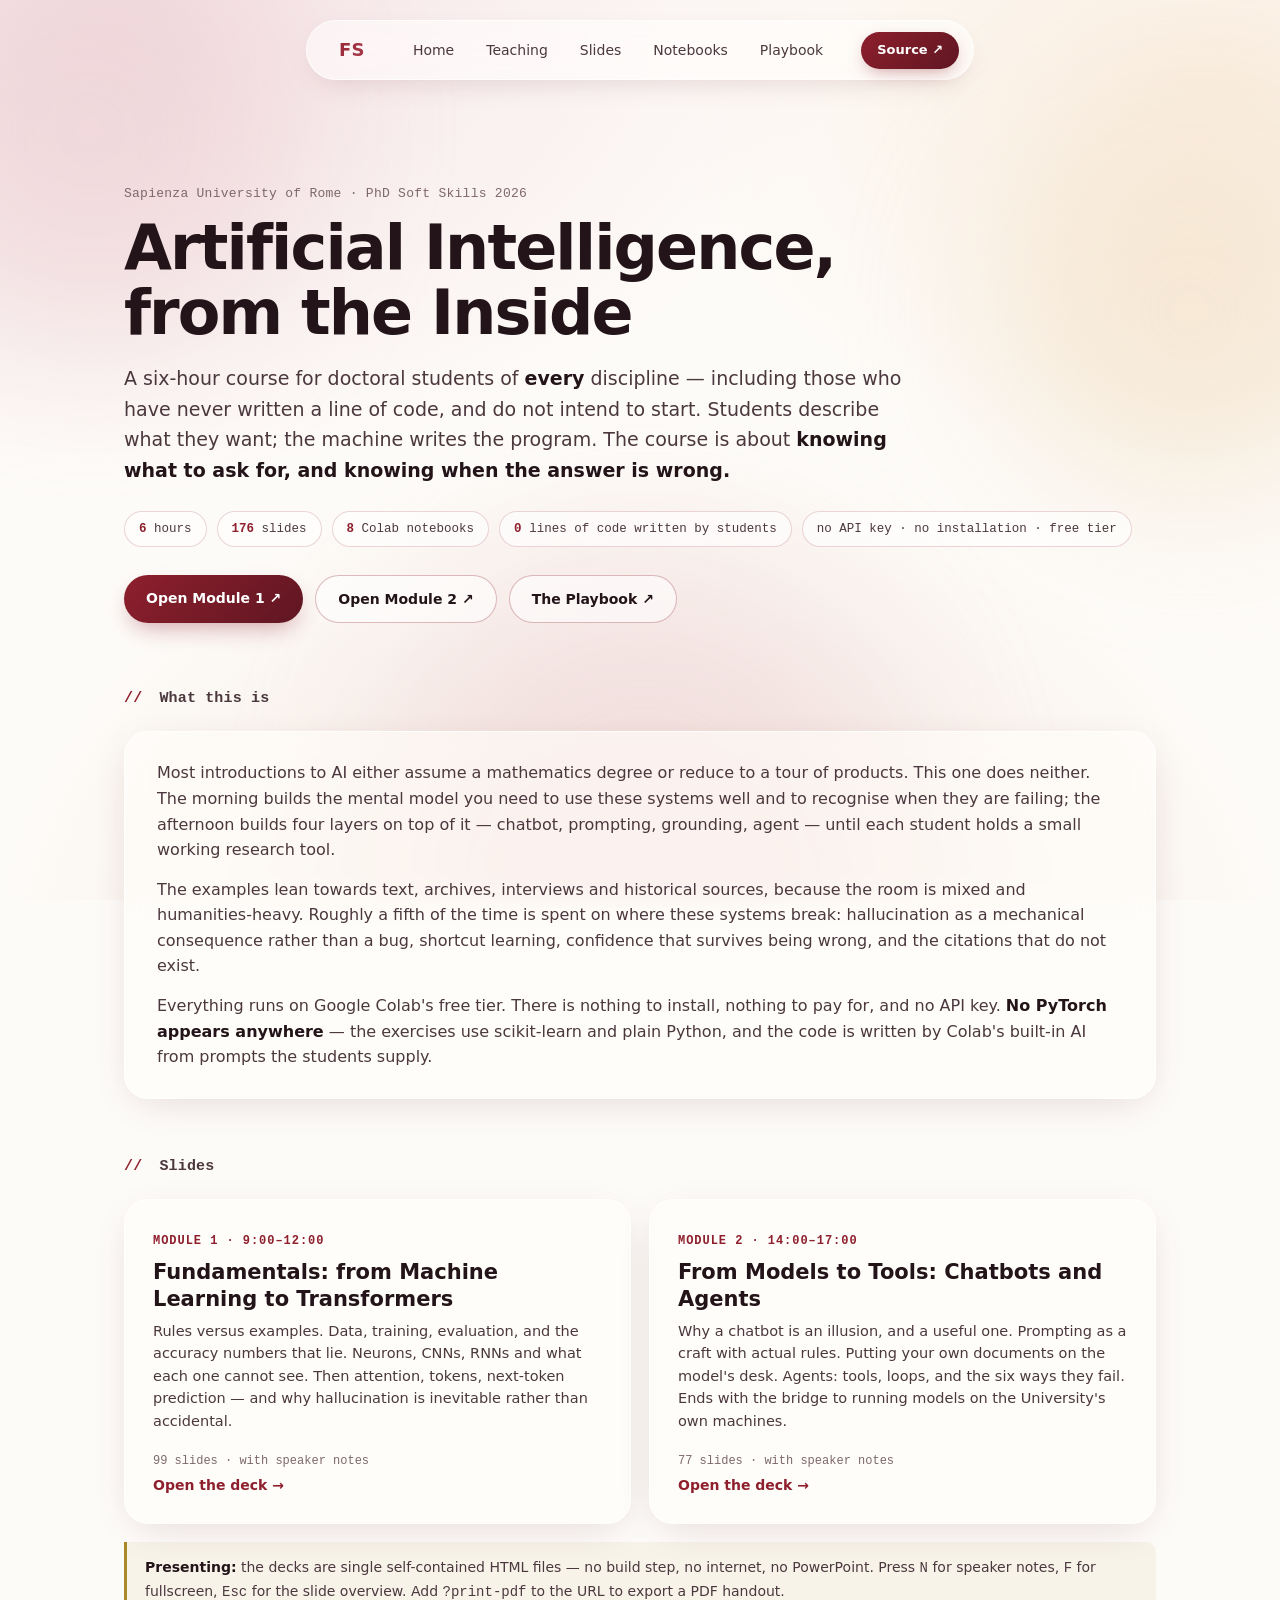
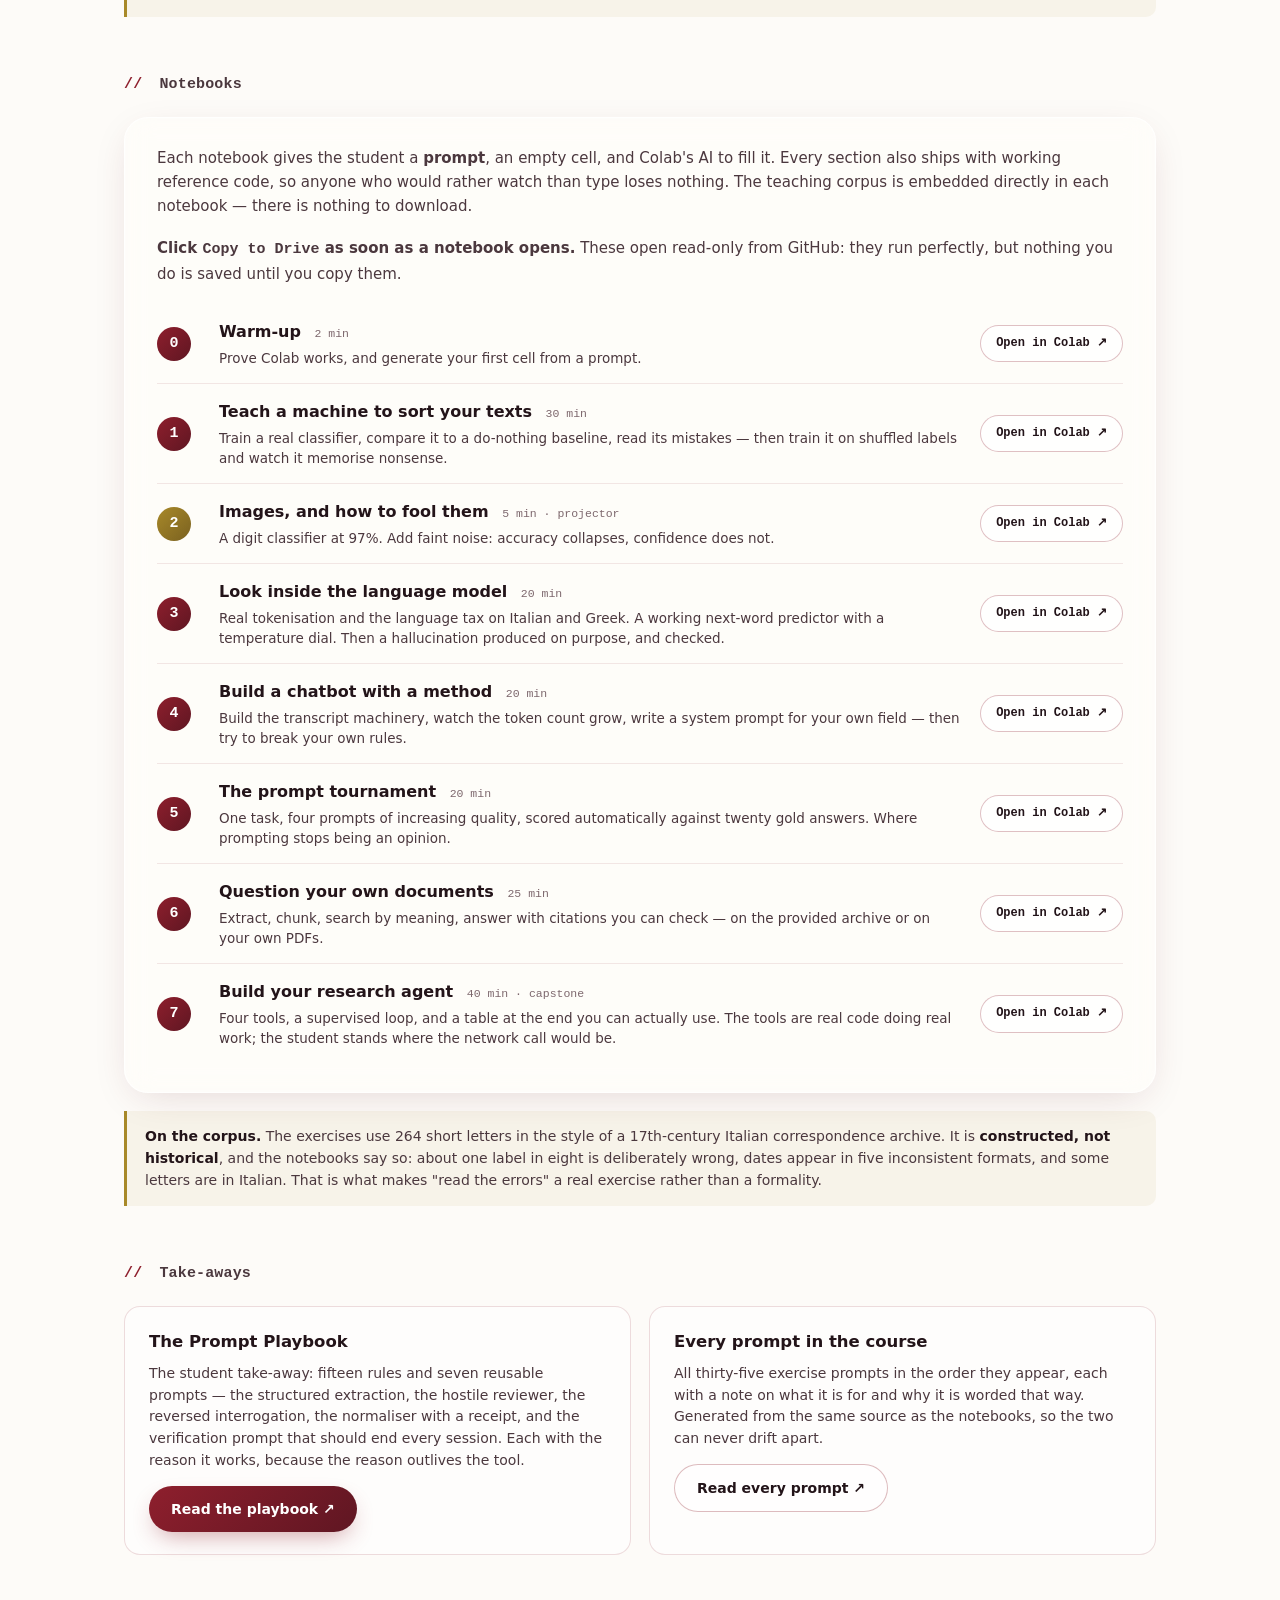
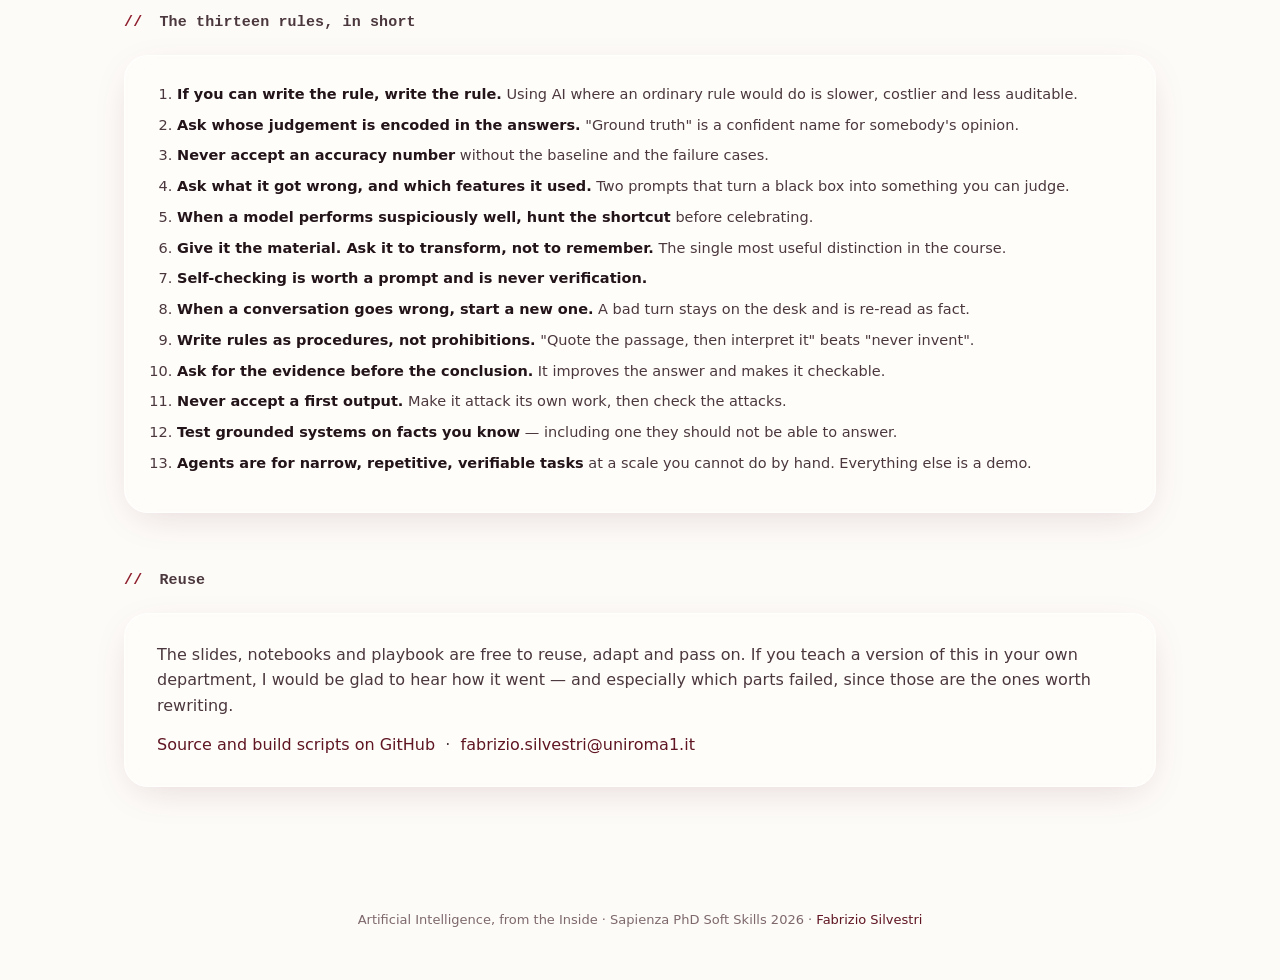
==== commit d42d3aa0: "Fix issues found walking the course as a student would Legibility (measured, not eyeballed — every t" ====
--- a/ai-from-the-inside/index.html
+++ b/ai-from-the-inside/index.html
@@ -227,7 +227,7 @@
       <div class="hero-cta">
         <a class="btn btn-primary" href="slides/module1.html">Open Module 1 ↗</a>
         <a class="btn btn-ghost" href="slides/module2.html">Open Module 2 ↗</a>
-        <a class="btn btn-ghost" href="PROMPT_PLAYBOOK.md">The Playbook ↗</a>
+        <a class="btn btn-ghost" href="playbook.html">The Playbook ↗</a>
       </div>
     </section>
 
@@ -300,6 +300,10 @@
           rather watch than type loses nothing. The teaching corpus is embedded directly in each
           notebook — there is nothing to download.
         </p>
+        <p style="margin:0 0 18px;color:var(--ink-soft);font-size:15px;line-height:1.6">
+          <strong>Click <code>Copy to Drive</code> as soon as a notebook opens.</strong> These open
+          read-only from GitHub: they run perfectly, but nothing you do is saved until you copy them.
+        </p>
         <ul class="nb-list">
           <li>
             <span class="nb-num">0</span>
@@ -387,7 +391,7 @@
             receipt, and the verification prompt that should end every session. Each with the
             reason it works, because the reason outlives the tool.
           </p>
-          <a class="btn btn-primary" href="PROMPT_PLAYBOOK.md">Read the playbook ↗</a>
+          <a class="btn btn-primary" href="playbook.html">Read the playbook ↗</a>
         </div>
         <div class="take">
           <h4>Every prompt in the course</h4>
@@ -396,7 +400,7 @@
             is for and why it is worded that way. Generated from the same source as the notebooks,
             so the two can never drift apart.
           </p>
-          <a class="btn btn-ghost" href="PROMPTS.md">Read PROMPTS.md ↗</a>
+          <a class="btn btn-ghost" href="prompts.html">Read every prompt ↗</a>
         </div>
       </div>
 
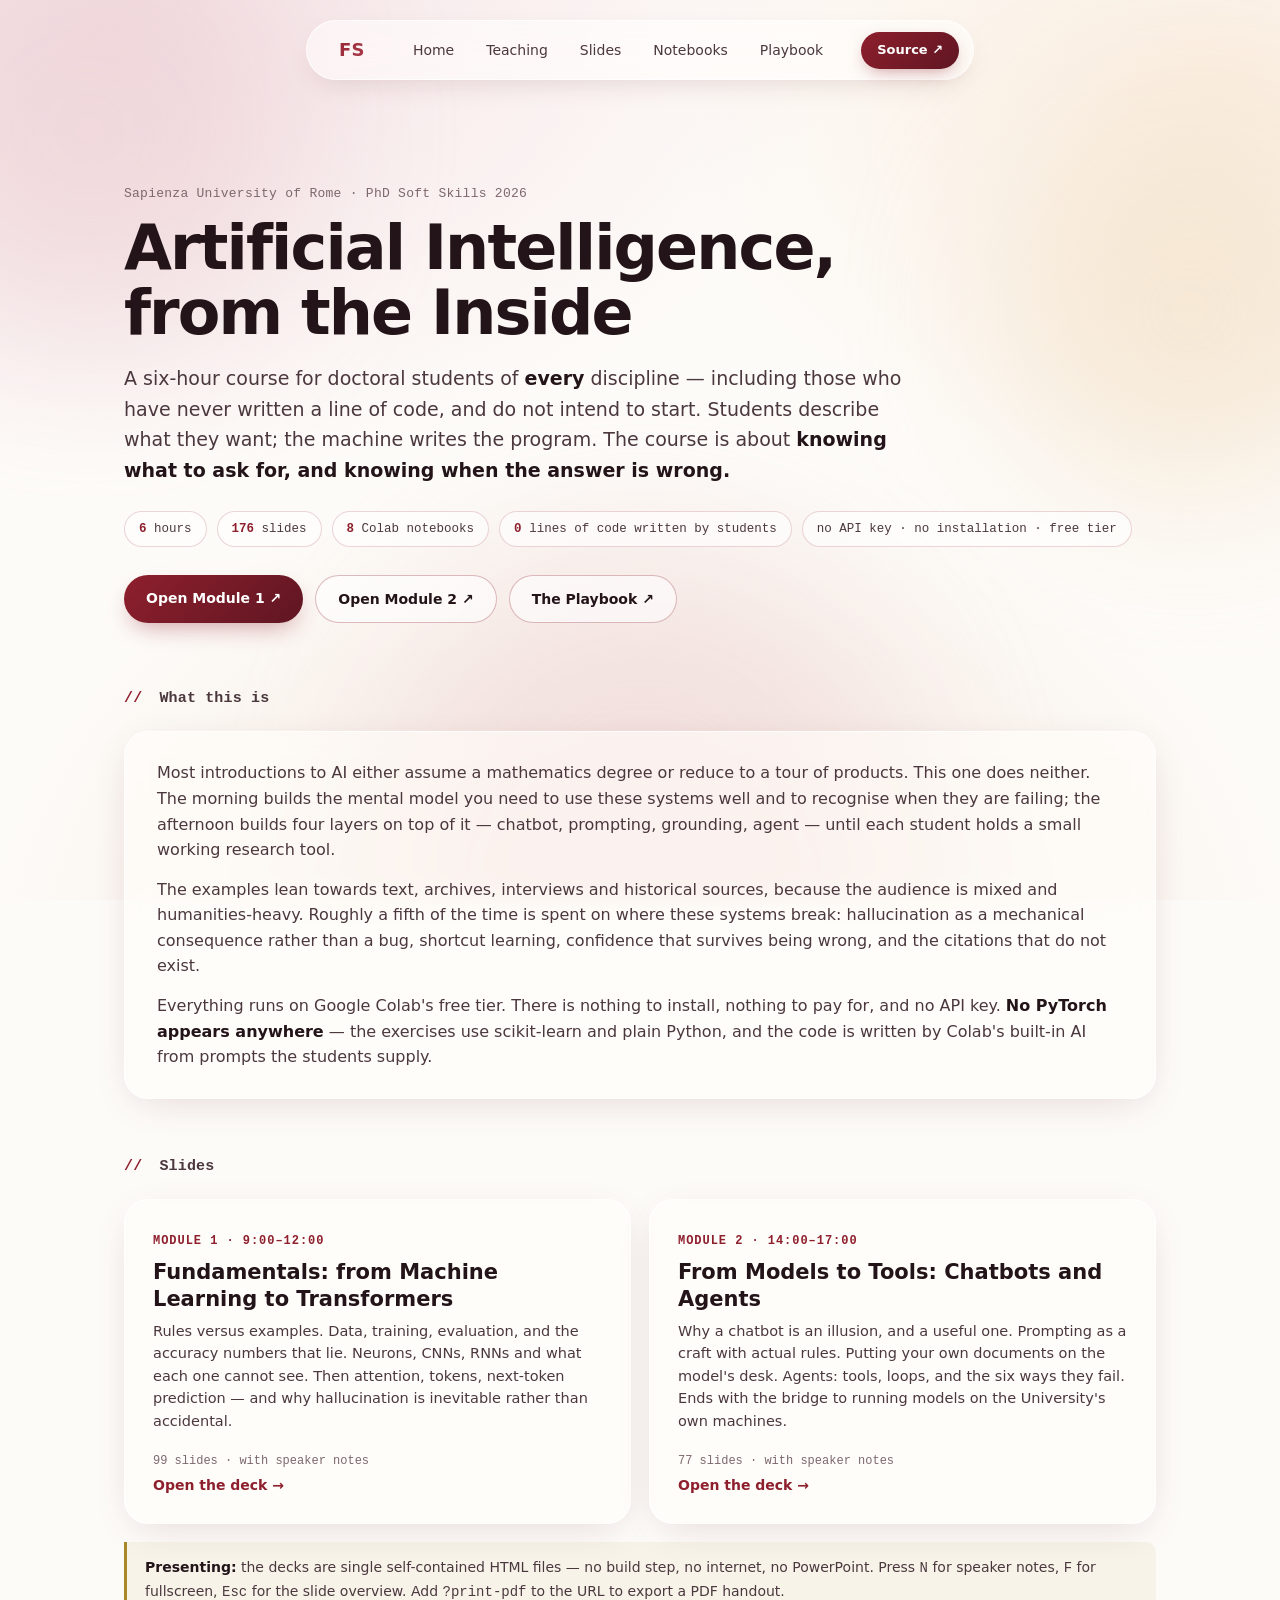
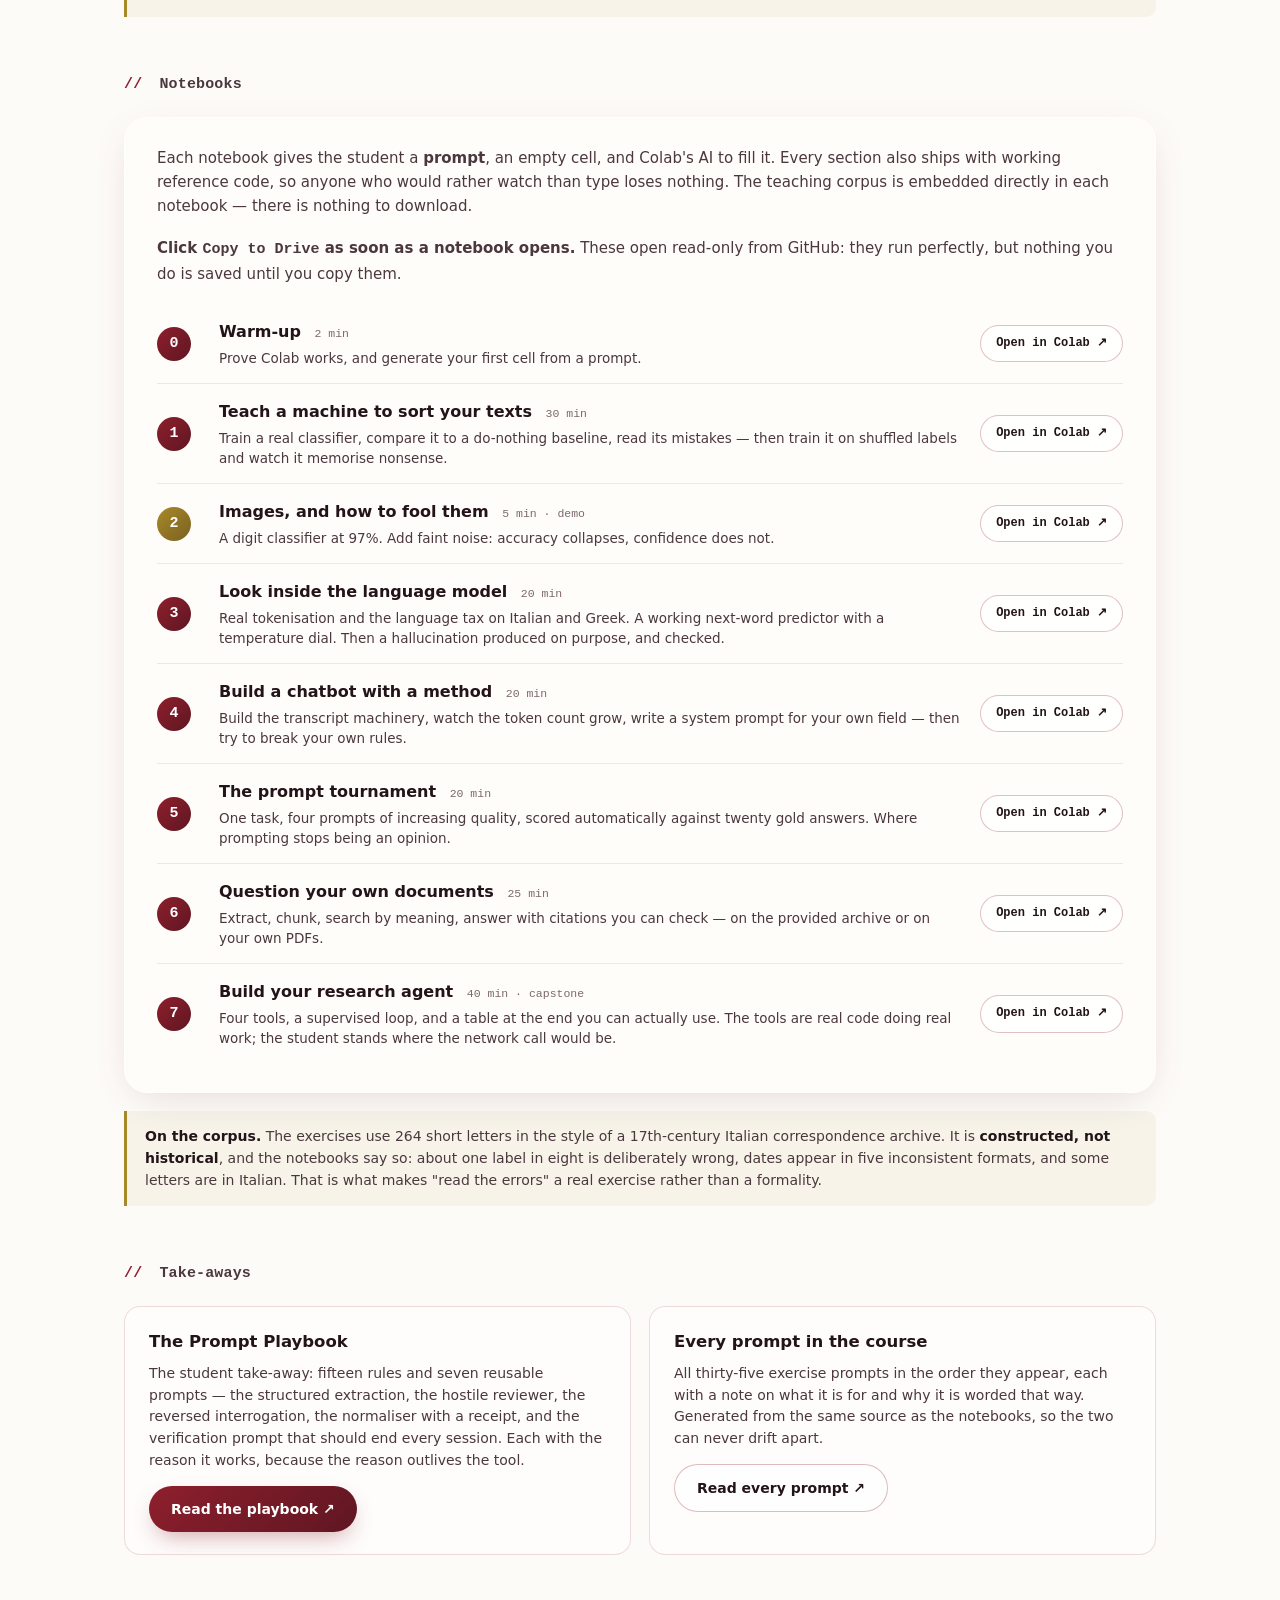
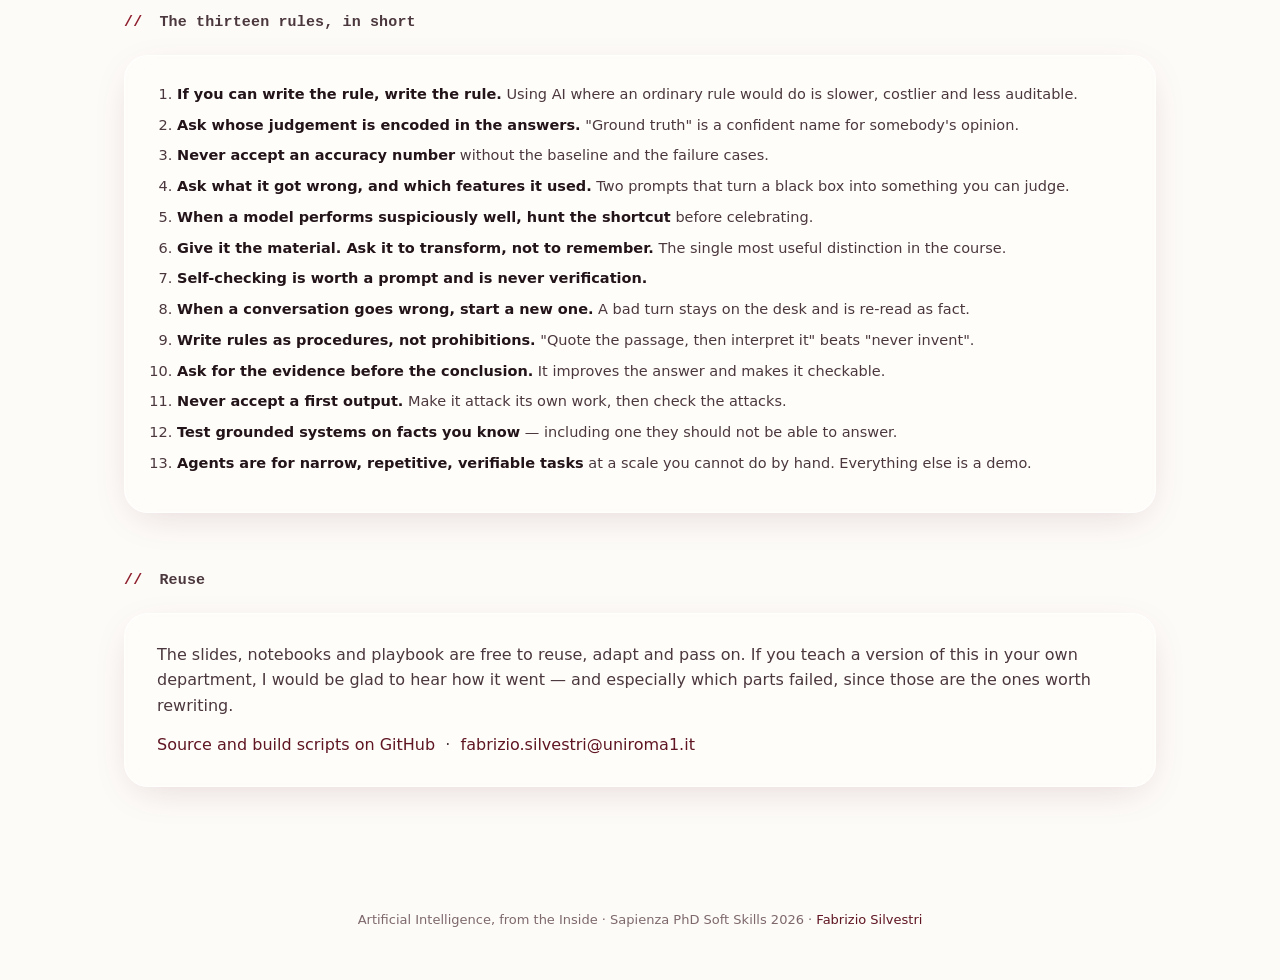
==== commit 5a400fa0: "Re-cut the course for online delivery The course is taught over videoconference, so every interactio" ====
--- a/ai-from-the-inside/index.html
+++ b/ai-from-the-inside/index.html
@@ -243,7 +243,7 @@
         </p>
         <p>
           The examples lean towards text, archives, interviews and historical sources, because
-          the room is mixed and humanities-heavy. Roughly a fifth of the time is spent on where
+          the audience is mixed and humanities-heavy. Roughly a fifth of the time is spent on where
           these systems break: hallucination as a mechanical consequence rather than a bug,
           shortcut learning, confidence that survives being wrong, and the citations that do not
           exist.
@@ -324,7 +324,7 @@
           <li>
             <span class="nb-num demo">2</span>
             <div class="nb-body">
-              <h4>Images, and how to fool them <span class="nb-time">5 min · projector</span></h4>
+              <h4>Images, and how to fool them <span class="nb-time">5 min · demo</span></h4>
               <p>A digit classifier at 97%. Add faint noise: accuracy collapses, confidence does not.</p>
             </div>
             <a class="colab" target="_blank" rel="noopener" href="https://colab.research.google.com/github/fabsilvestri/fabsilvestri.github.io/blob/main/ai-from-the-inside/notebooks/02_images_and_failure.ipynb">Open in Colab ↗</a>
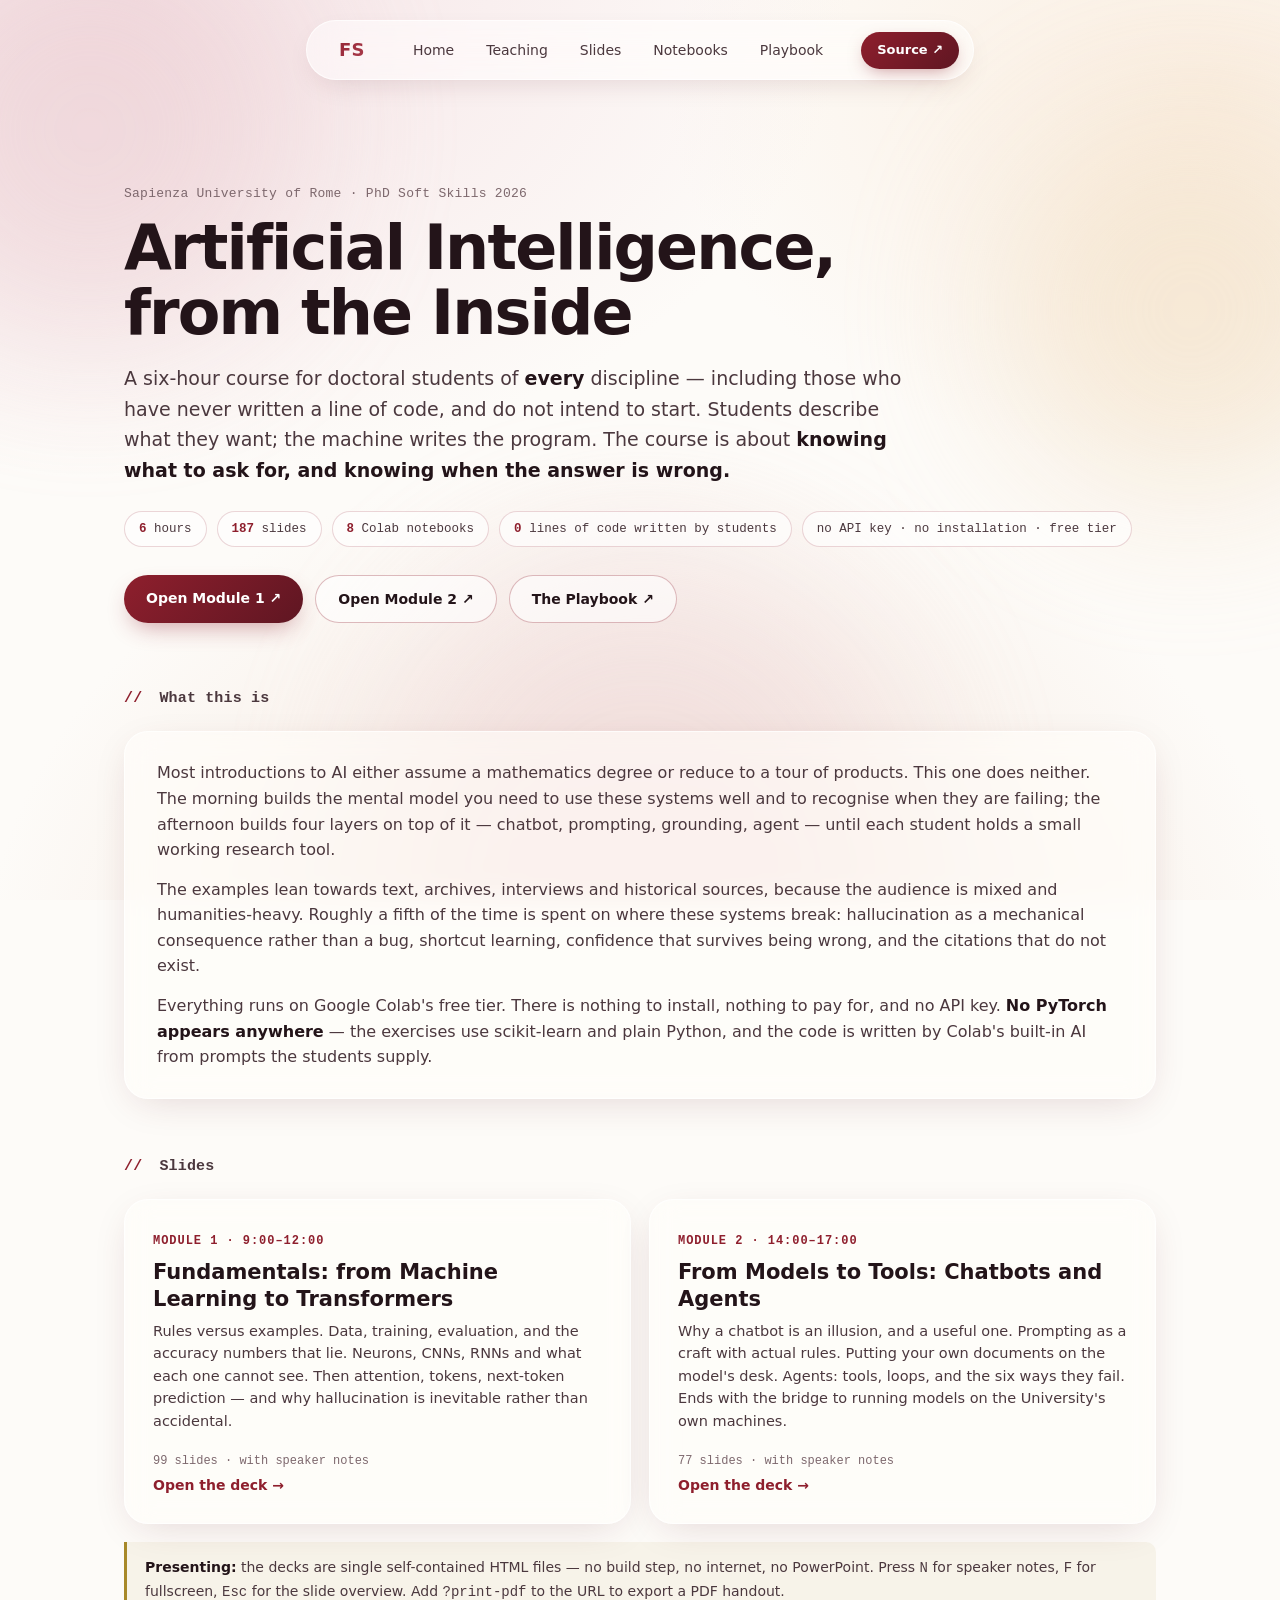
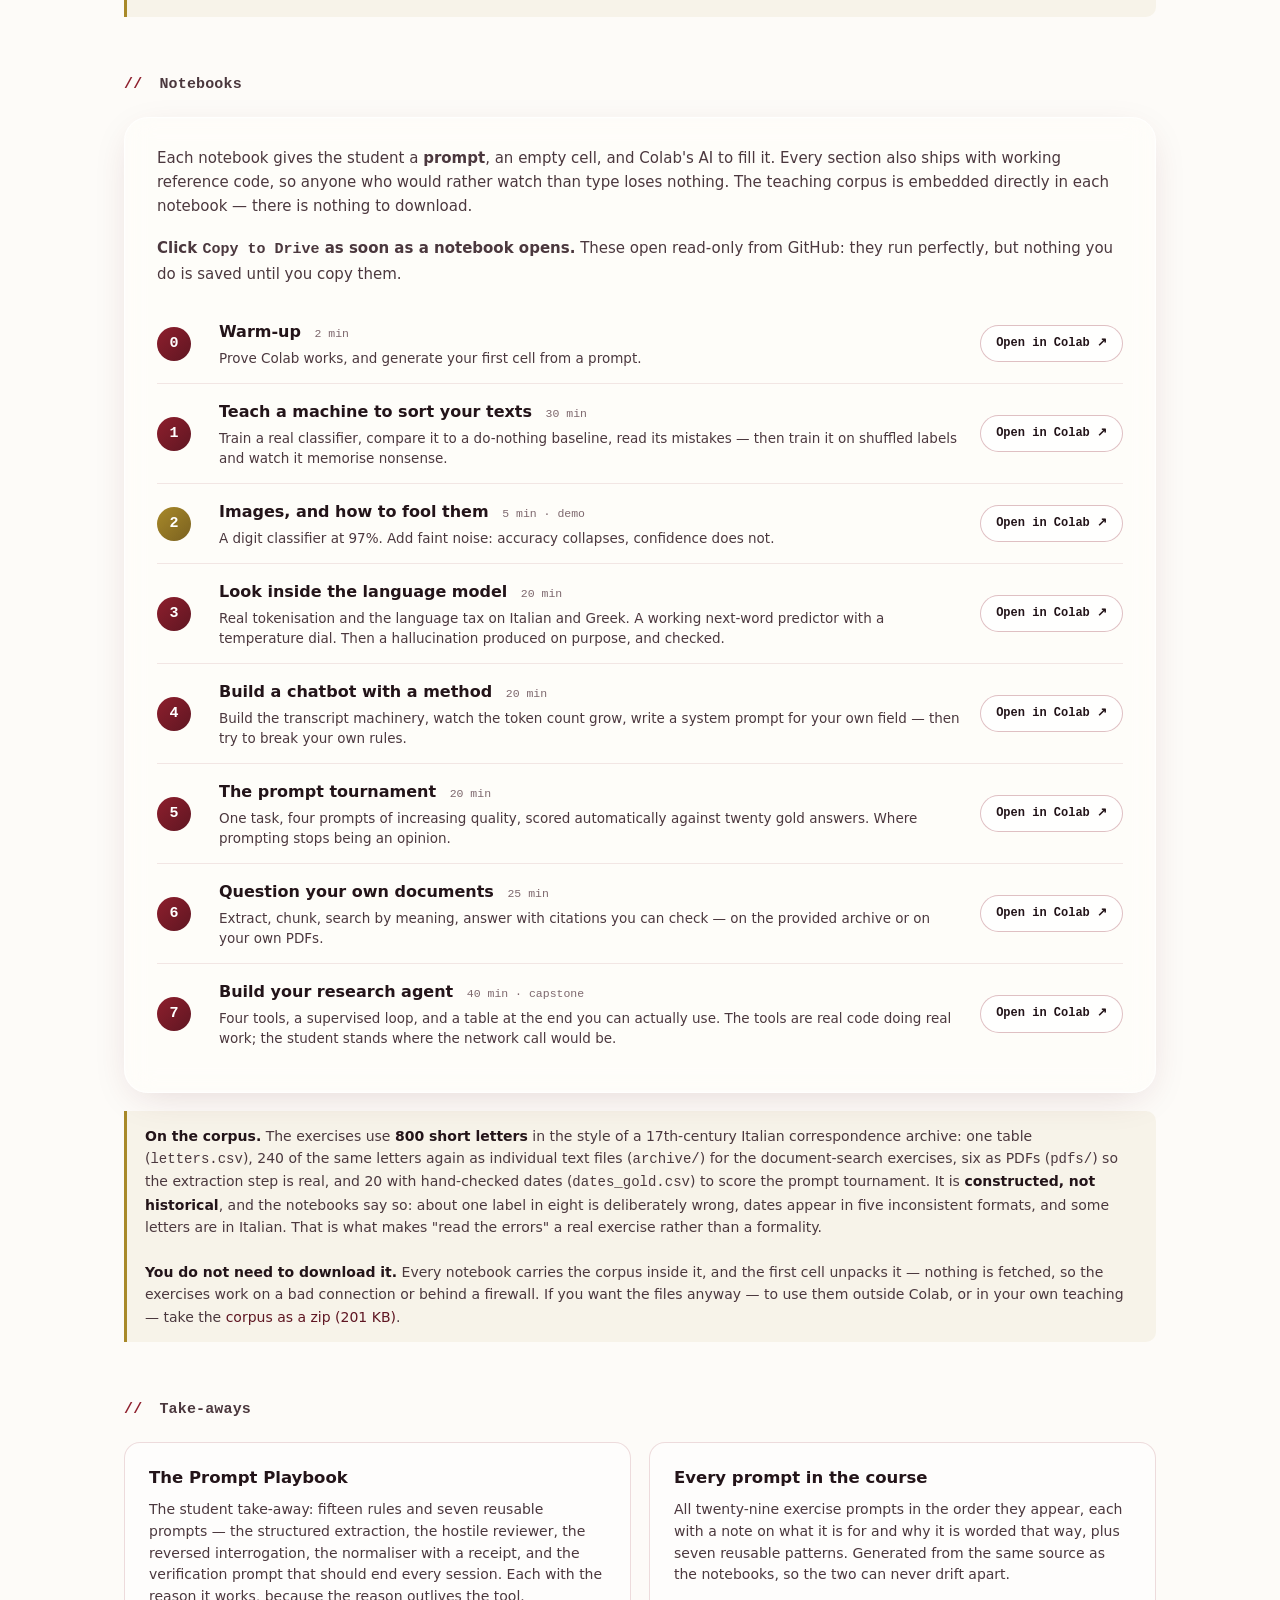
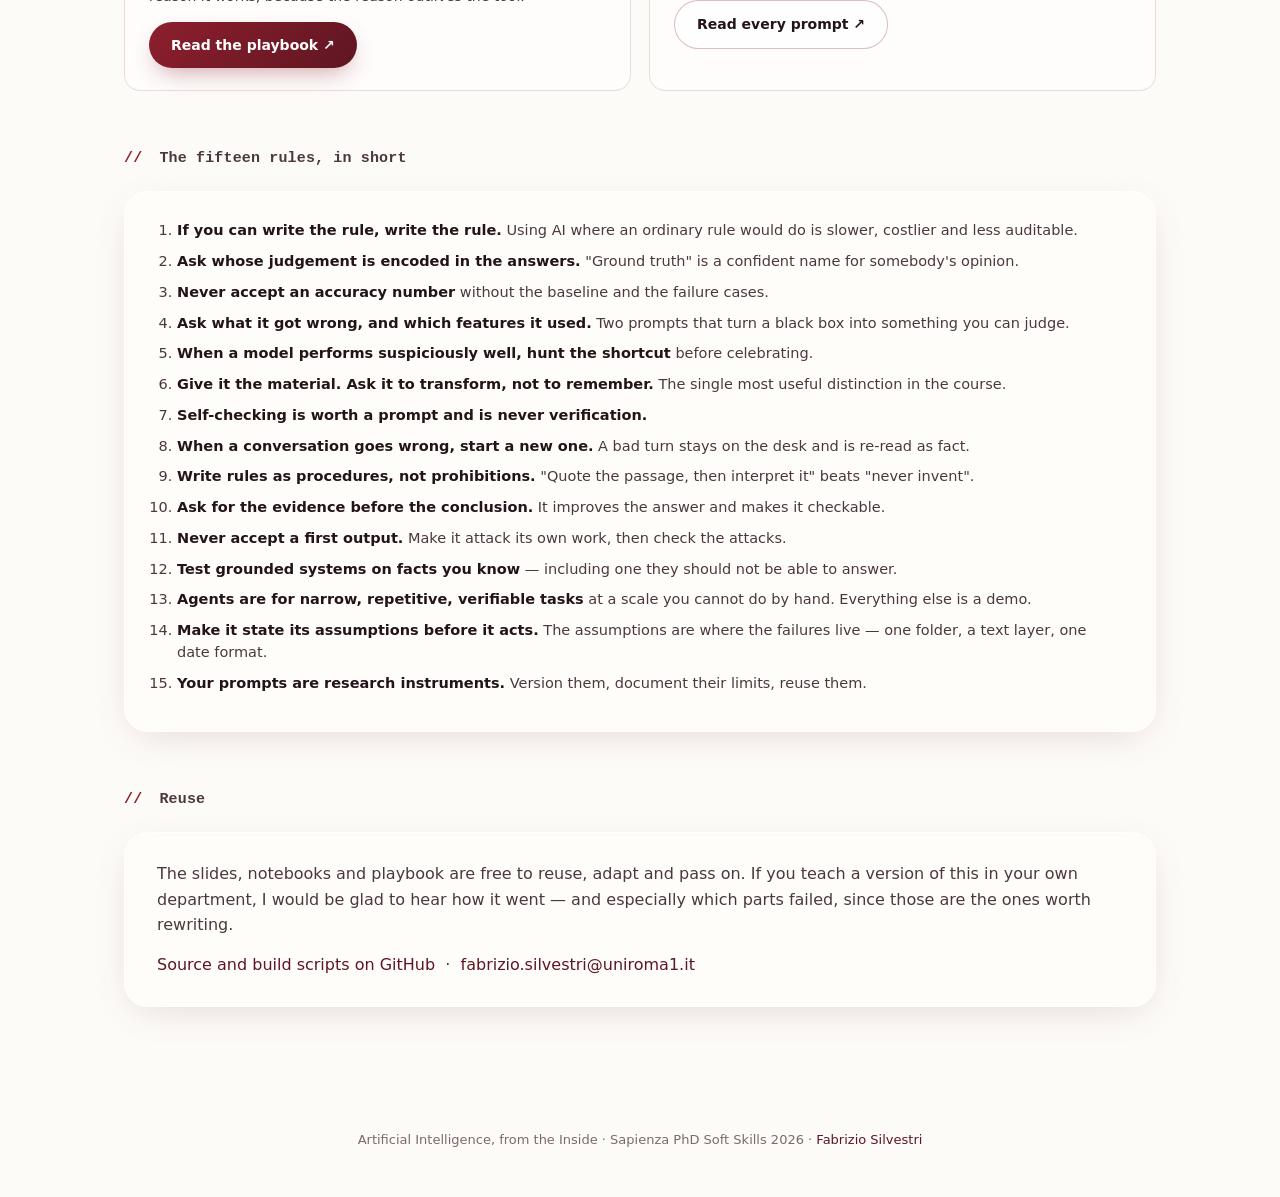
==== commit a5c9f785: "Publish the corpus as a zip, and stop the page's counts from going stale The corpus needed no answer" ====
--- a/ai-from-the-inside/index.html
+++ b/ai-from-the-inside/index.html
@@ -4,7 +4,7 @@
   <meta charset="UTF-8" />
   <meta name="viewport" content="width=device-width, initial-scale=1.0" />
   <title>Artificial Intelligence, from the Inside — PhD Course Materials · Fabrizio Silvestri</title>
-  <meta name="description" content="A six-hour course on artificial intelligence for doctoral students of every discipline, taught at Sapienza University of Rome. No mathematics, no programming, no prior knowledge — students write no code at all. Slides, seven Colab notebooks, and a reusable prompt playbook, free to reuse." />
+  <meta name="description" content="A six-hour course on artificial intelligence for doctoral students of every discipline, taught at Sapienza University of Rome. No mathematics, no programming, no prior knowledge — students write no code at all. Slides, eight Colab notebooks, and a reusable prompt playbook, free to reuse." />
   <meta name="keywords" content="AI course, artificial intelligence for humanities, PhD soft skills, Sapienza, machine learning without code, prompting, large language models, LLM, RAG, AI agents, Colab notebooks, teaching materials, Fabrizio Silvestri" />
   <meta name="author" content="Fabrizio Silvestri" />
   <meta name="robots" content="index, follow, max-image-preview:large" />
@@ -219,7 +219,7 @@
       </p>
       <div class="facts">
         <span class="fact"><b>6</b> hours</span>
-        <span class="fact"><b>176</b> slides</span>
+        <span class="fact"><b>187</b> slides</span>
         <span class="fact"><b>8</b> Colab notebooks</span>
         <span class="fact"><b>0</b> lines of code written by students</span>
         <span class="fact">no API key · no installation · free tier</span>
@@ -372,11 +372,19 @@
         </ul>
       </div>
       <div class="note">
-        <strong>On the corpus.</strong> The exercises use 264 short letters in the style of a
-        17th-century Italian correspondence archive. It is <strong>constructed, not historical</strong>,
-        and the notebooks say so: about one label in eight is deliberately wrong, dates appear in five
-        inconsistent formats, and some letters are in Italian. That is what makes "read the errors"
-        a real exercise rather than a formality.
+        <strong>On the corpus.</strong> The exercises use <strong>800 short letters</strong> in the
+        style of a 17th-century Italian correspondence archive: one table (<code>letters.csv</code>),
+        240 of the same letters again as individual text files (<code>archive/</code>) for the
+        document-search exercises, six as PDFs (<code>pdfs/</code>) so the extraction step is real,
+        and 20 with hand-checked dates (<code>dates_gold.csv</code>) to score the prompt tournament.
+        It is <strong>constructed, not historical</strong>, and the notebooks say so: about one label
+        in eight is deliberately wrong, dates appear in five inconsistent formats, and some letters
+        are in Italian. That is what makes "read the errors" a real exercise rather than a formality.
+        <br><br>
+        <strong>You do not need to download it.</strong> Every notebook carries the corpus inside it,
+        and the first cell unpacks it — nothing is fetched, so the exercises work on a bad connection
+        or behind a firewall. If you want the files anyway — to use them outside Colab, or in your own
+        teaching — take the <a href="corpus.zip">corpus as a zip (201 KB)</a>.
       </div>
     </section>
 
@@ -396,15 +404,15 @@
         <div class="take">
           <h4>Every prompt in the course</h4>
           <p>
-            All thirty-five exercise prompts in the order they appear, each with a note on what it
-            is for and why it is worded that way. Generated from the same source as the notebooks,
-            so the two can never drift apart.
+            All twenty-nine exercise prompts in the order they appear, each with a note on what it
+            is for and why it is worded that way, plus seven reusable patterns. Generated from
+            the same source as the notebooks, so the two can never drift apart.
           </p>
           <a class="btn btn-ghost" href="prompts.html">Read every prompt ↗</a>
         </div>
       </div>
 
-      <h2 class="section-head"><span class="slash">//</span> The thirteen rules, in short</h2>
+      <h2 class="section-head"><span class="slash">//</span> The fifteen rules, in short</h2>
       <div class="card">
         <ol class="rules">
           <li><strong>If you can write the rule, write the rule.</strong> Using AI where an ordinary rule would do is slower, costlier and less auditable.</li>
@@ -420,6 +428,8 @@
           <li><strong>Never accept a first output.</strong> Make it attack its own work, then check the attacks.</li>
           <li><strong>Test grounded systems on facts you know</strong> — including one they should not be able to answer.</li>
           <li><strong>Agents are for narrow, repetitive, verifiable tasks</strong> at a scale you cannot do by hand. Everything else is a demo.</li>
+          <li><strong>Make it state its assumptions before it acts.</strong> The assumptions are where the failures live — one folder, a text layer, one date format.</li>
+          <li><strong>Your prompts are research instruments.</strong> Version them, document their limits, reuse them.</li>
         </ol>
       </div>
     </section>
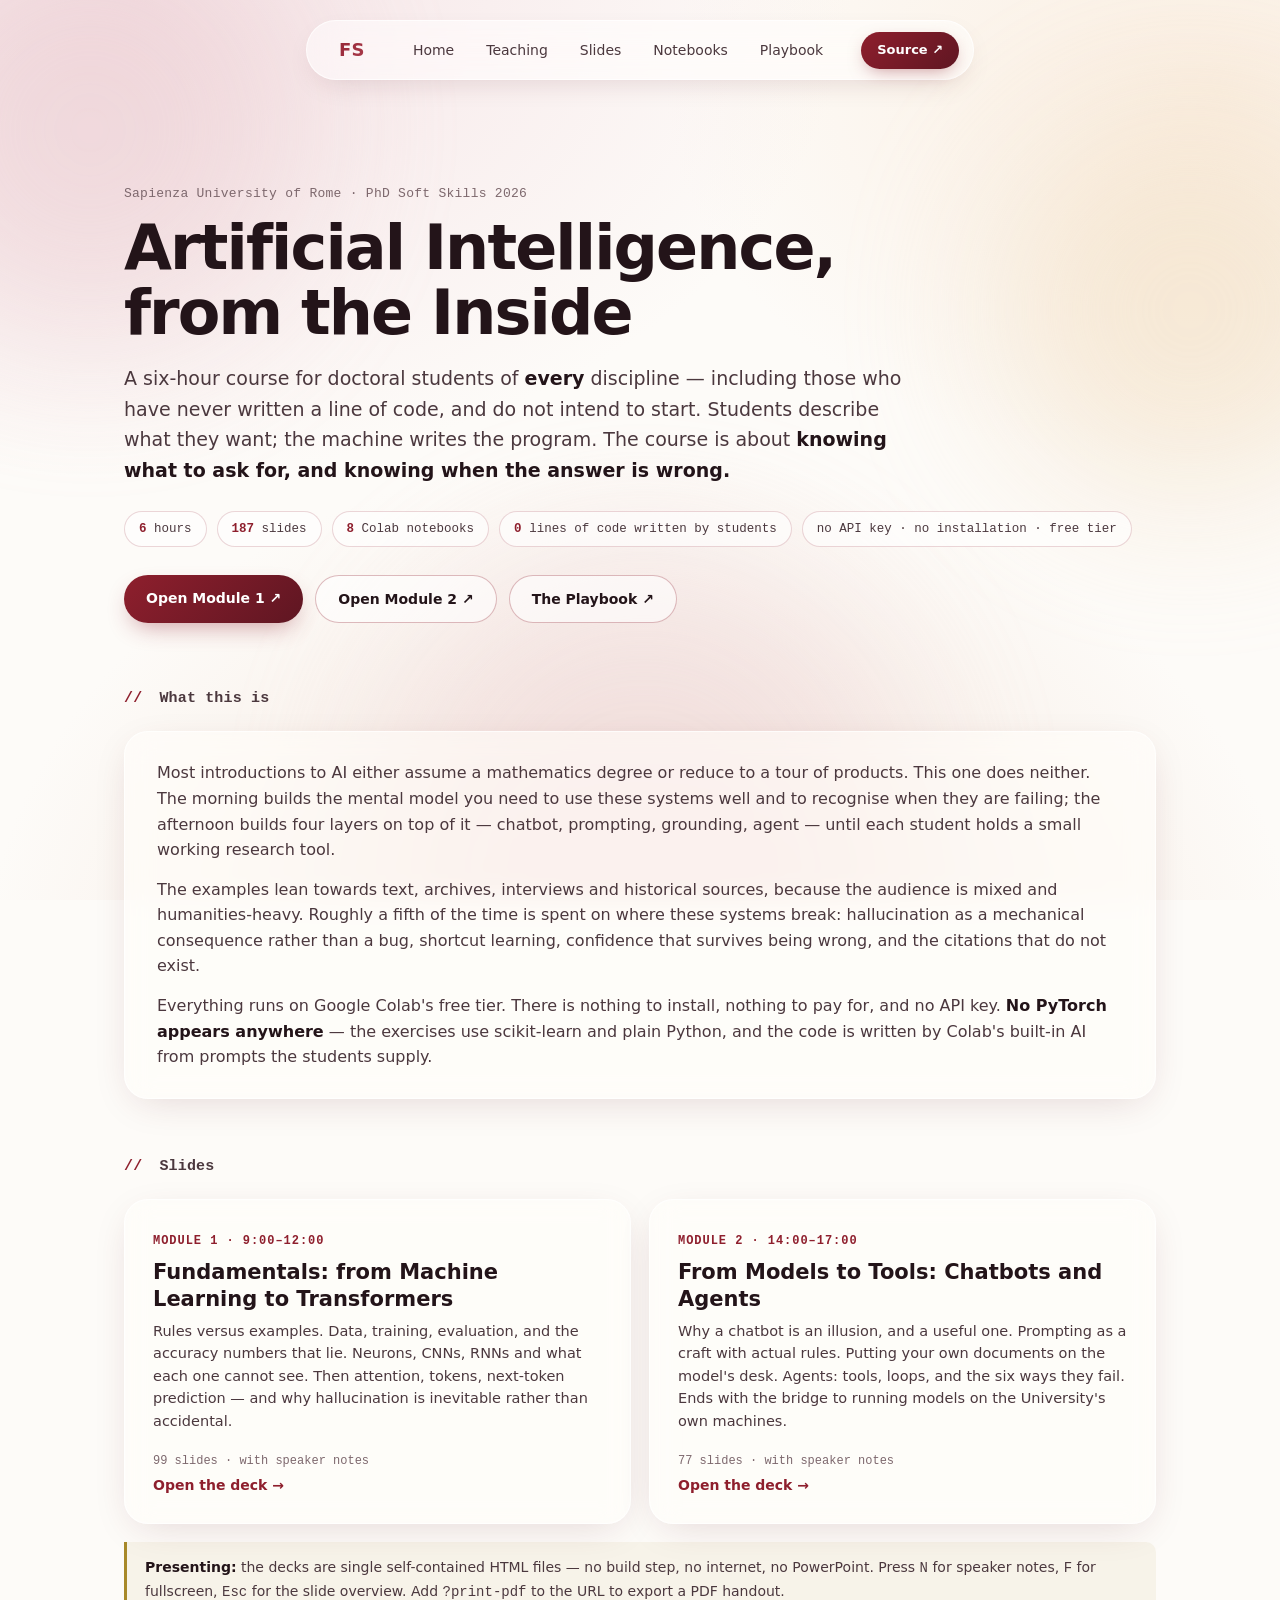
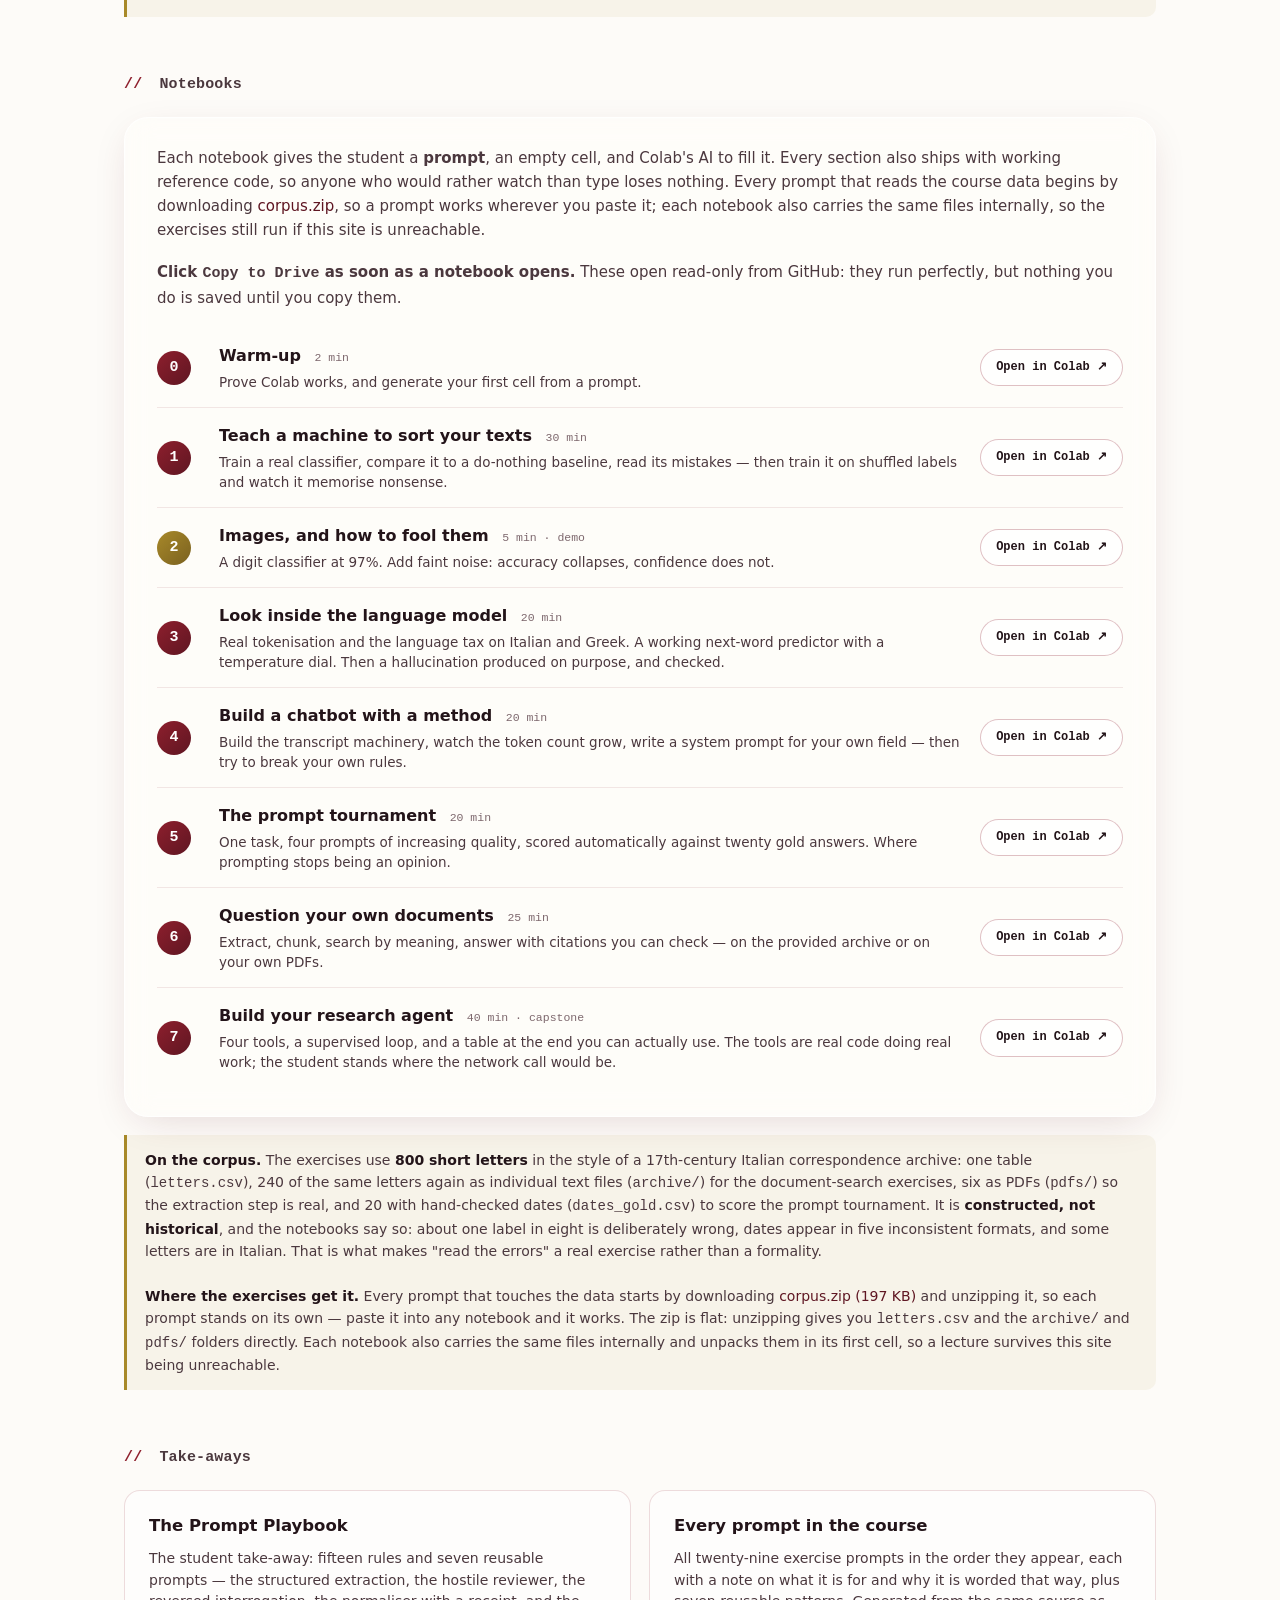
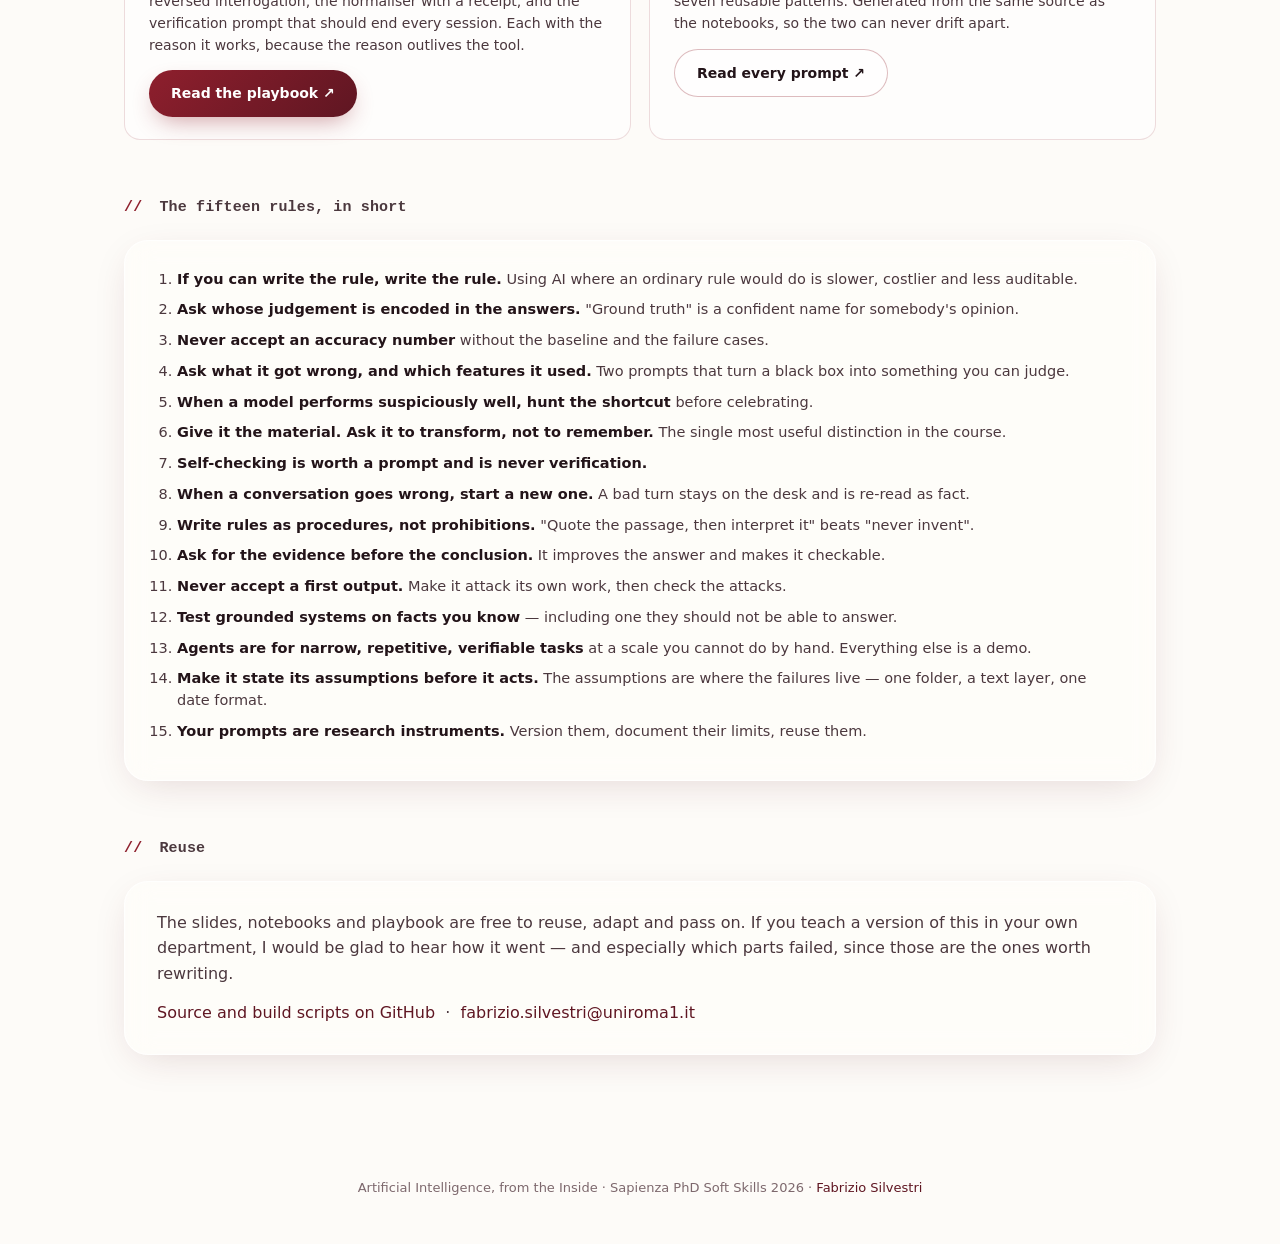
==== commit de1cad0a: "Every prompt that reads the corpus now fetches it first The six prompts that touch the course data b" ====
--- a/ai-from-the-inside/index.html
+++ b/ai-from-the-inside/index.html
@@ -297,8 +297,10 @@
         <p style="margin:0 0 18px;color:var(--ink-soft);font-size:15px;line-height:1.6">
           Each notebook gives the student a <strong>prompt</strong>, an empty cell, and Colab's AI
           to fill it. Every section also ships with working reference code, so anyone who would
-          rather watch than type loses nothing. The teaching corpus is embedded directly in each
-          notebook — there is nothing to download.
+          rather watch than type loses nothing. Every prompt that reads the course data begins by
+          downloading <a href="corpus.zip">corpus.zip</a>, so a prompt works wherever you paste it;
+          each notebook also carries the same files internally, so the exercises still run if this
+          site is unreachable.
         </p>
         <p style="margin:0 0 18px;color:var(--ink-soft);font-size:15px;line-height:1.6">
           <strong>Click <code>Copy to Drive</code> as soon as a notebook opens.</strong> These open
@@ -381,10 +383,12 @@
         in eight is deliberately wrong, dates appear in five inconsistent formats, and some letters
         are in Italian. That is what makes "read the errors" a real exercise rather than a formality.
         <br><br>
-        <strong>You do not need to download it.</strong> Every notebook carries the corpus inside it,
-        and the first cell unpacks it — nothing is fetched, so the exercises work on a bad connection
-        or behind a firewall. If you want the files anyway — to use them outside Colab, or in your own
-        teaching — take the <a href="corpus.zip">corpus as a zip (201 KB)</a>.
+        <strong>Where the exercises get it.</strong> Every prompt that touches the data starts by
+        downloading <a href="corpus.zip">corpus.zip (197 KB)</a> and unzipping it, so each prompt
+        stands on its own — paste it into any notebook and it works. The zip is flat: unzipping gives
+        you <code>letters.csv</code> and the <code>archive/</code> and <code>pdfs/</code> folders
+        directly. Each notebook also carries the same files internally and unpacks them in its first
+        cell, so a lecture survives this site being unreachable.
       </div>
     </section>
 
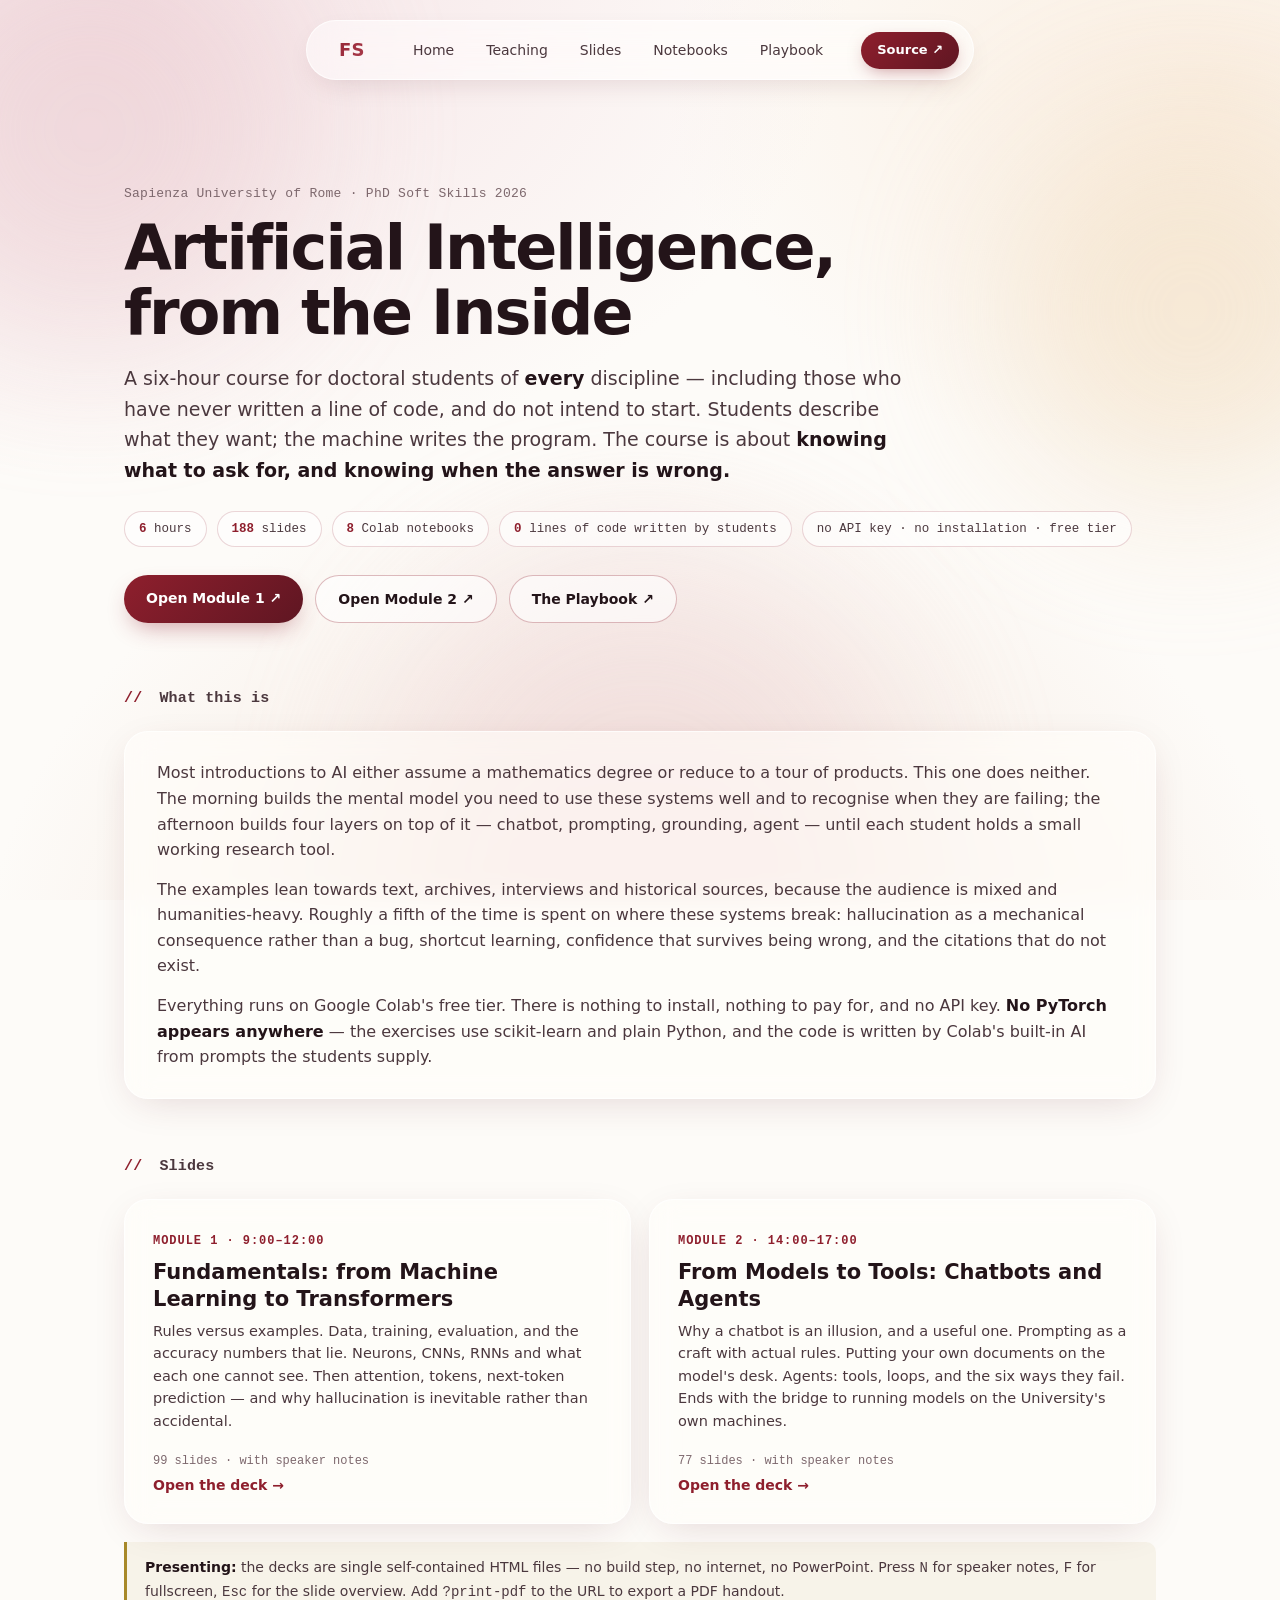
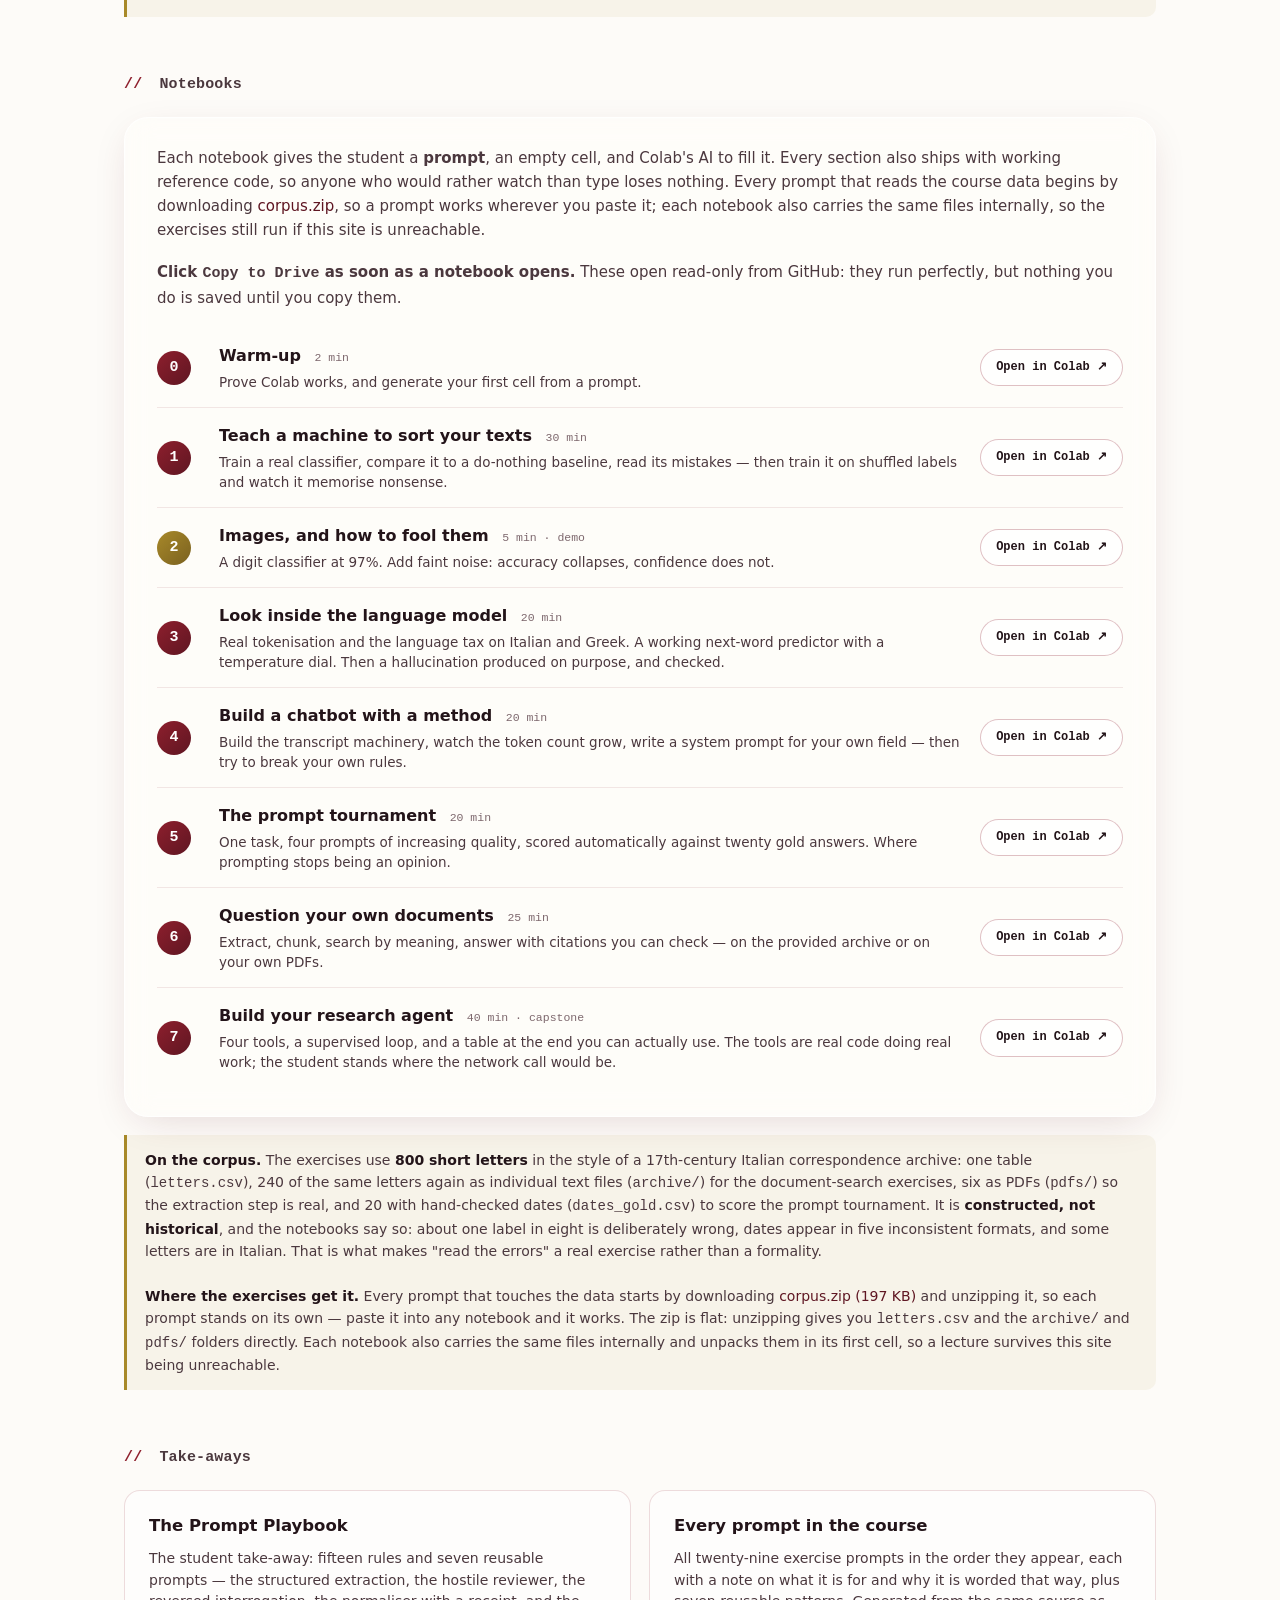
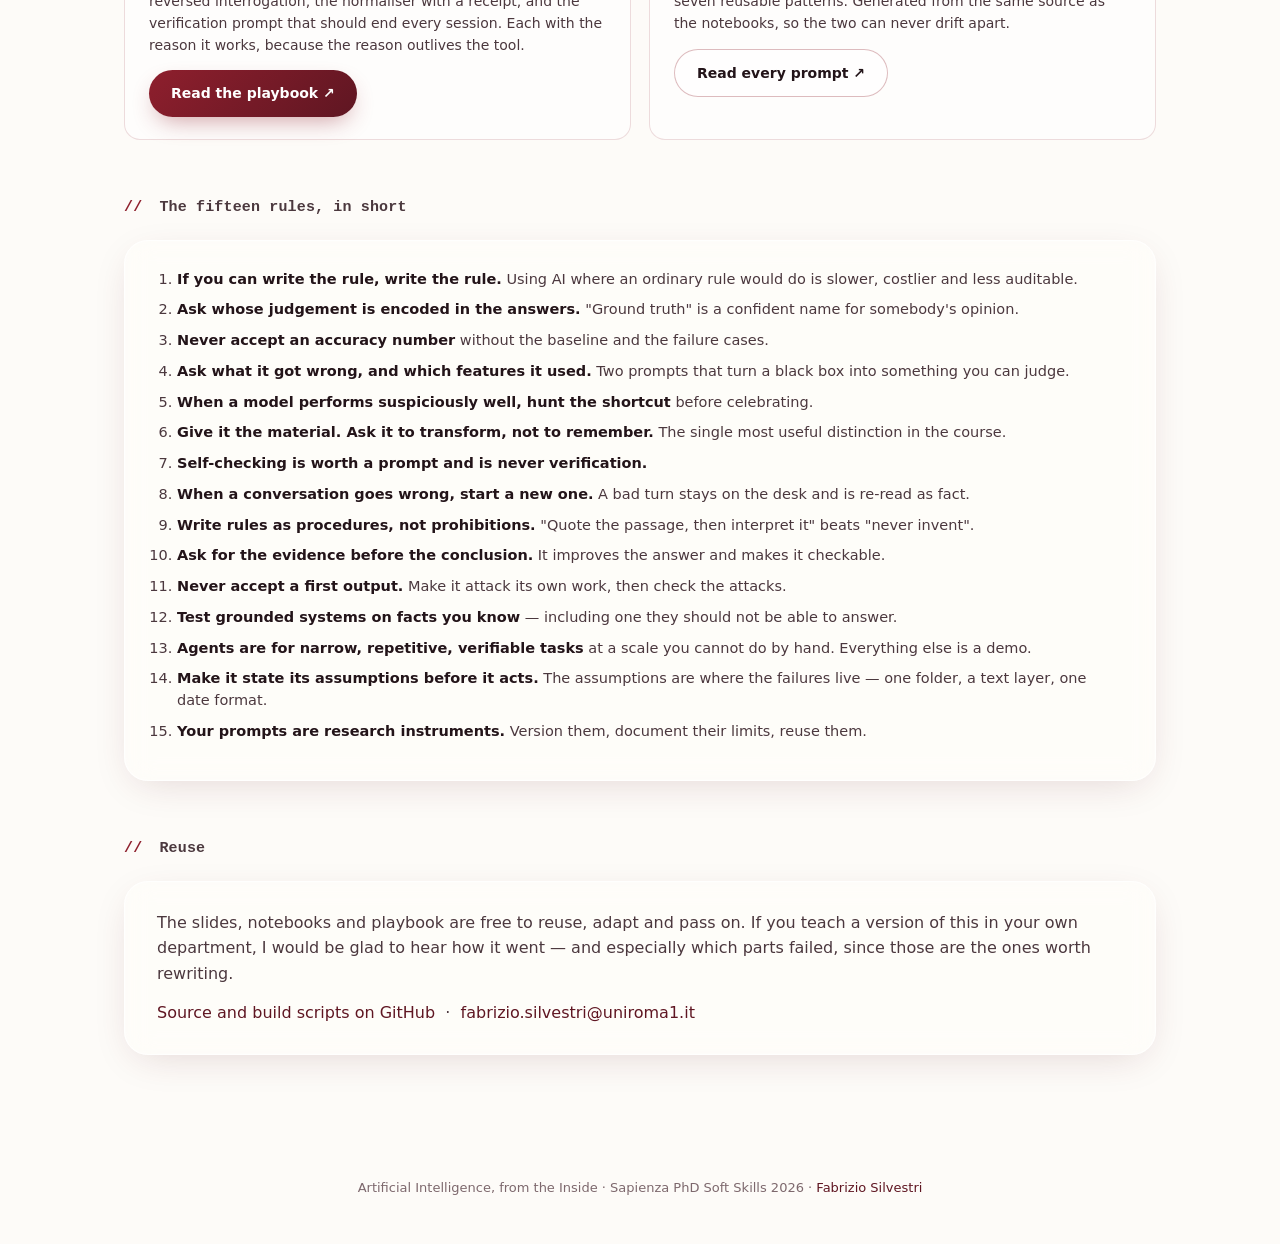
==== commit e86a9139: "Drop the "not really learning" framing; the parrot account is not the one to teach The slide that sa" ====
--- a/ai-from-the-inside/index.html
+++ b/ai-from-the-inside/index.html
@@ -219,7 +219,7 @@
       </p>
       <div class="facts">
         <span class="fact"><b>6</b> hours</span>
-        <span class="fact"><b>187</b> slides</span>
+        <span class="fact"><b>188</b> slides</span>
         <span class="fact"><b>8</b> Colab notebooks</span>
         <span class="fact"><b>0</b> lines of code written by students</span>
         <span class="fact">no API key · no installation · free tier</span>
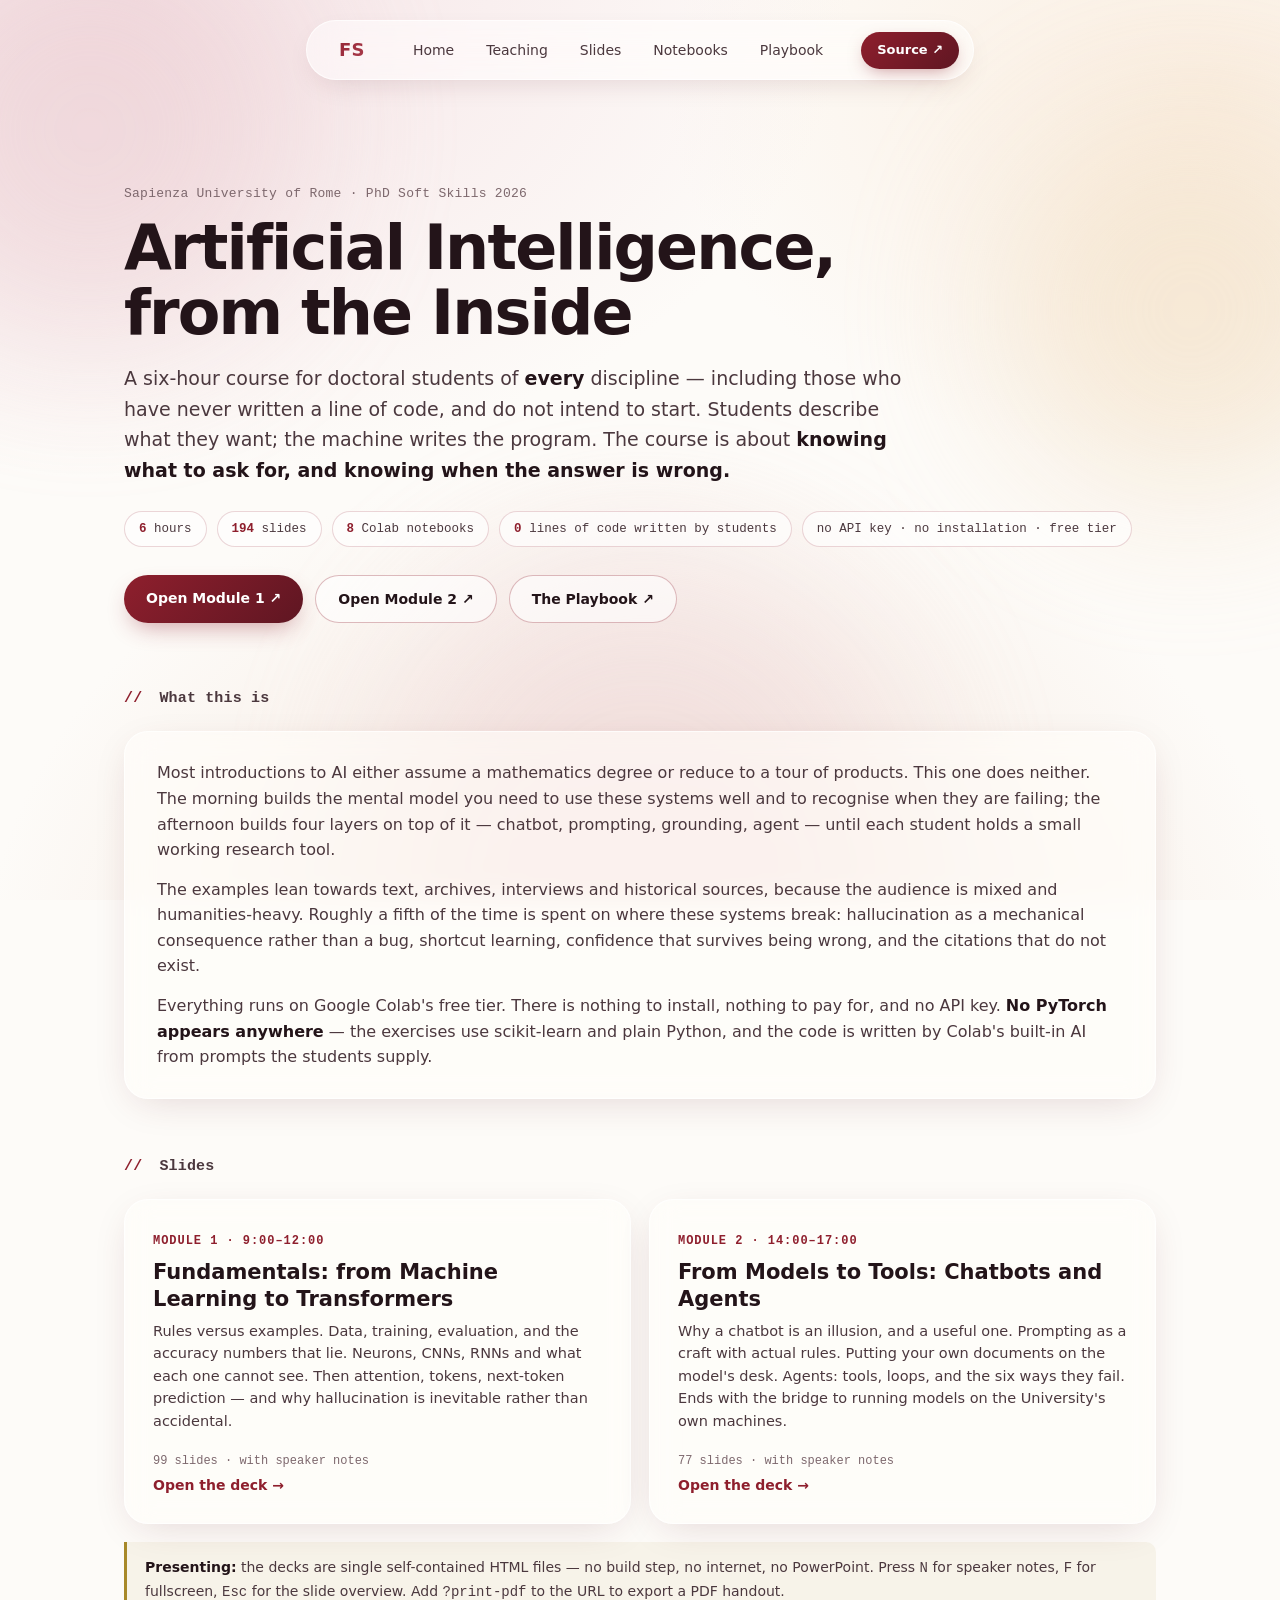
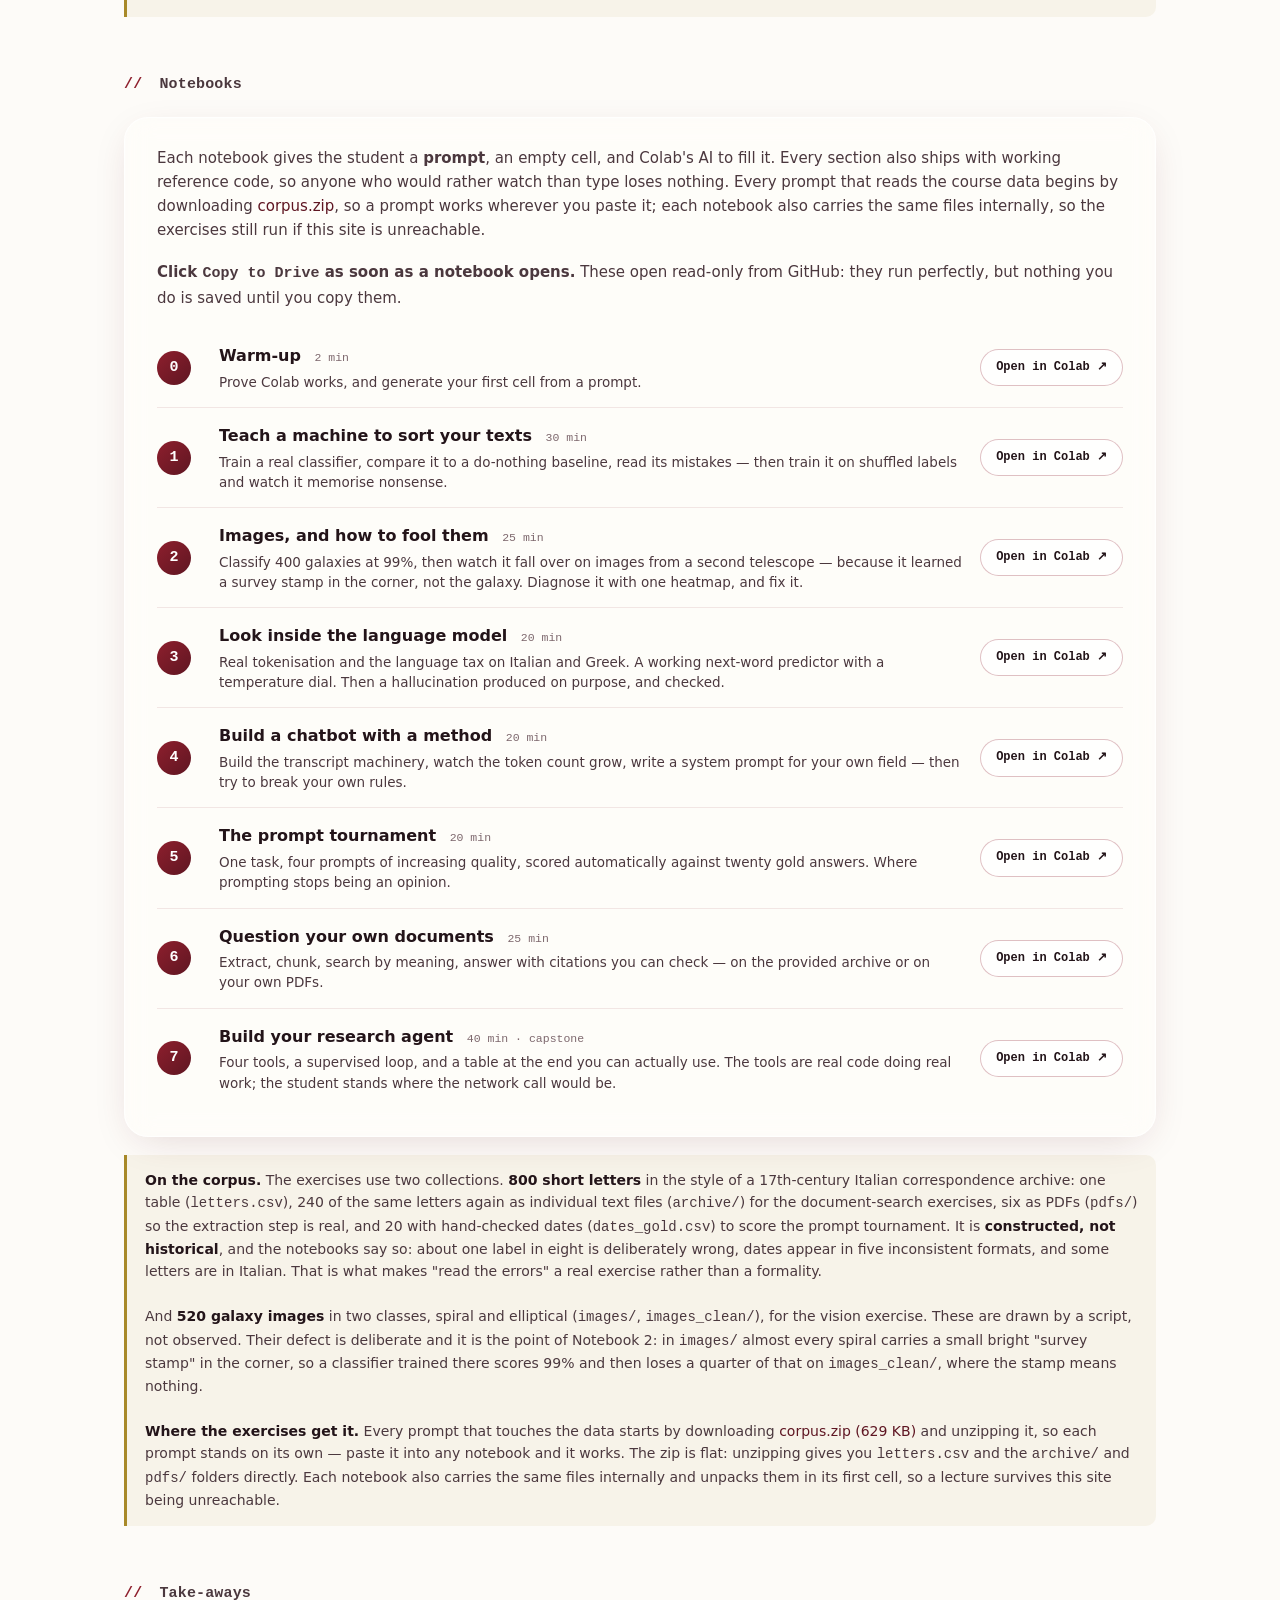
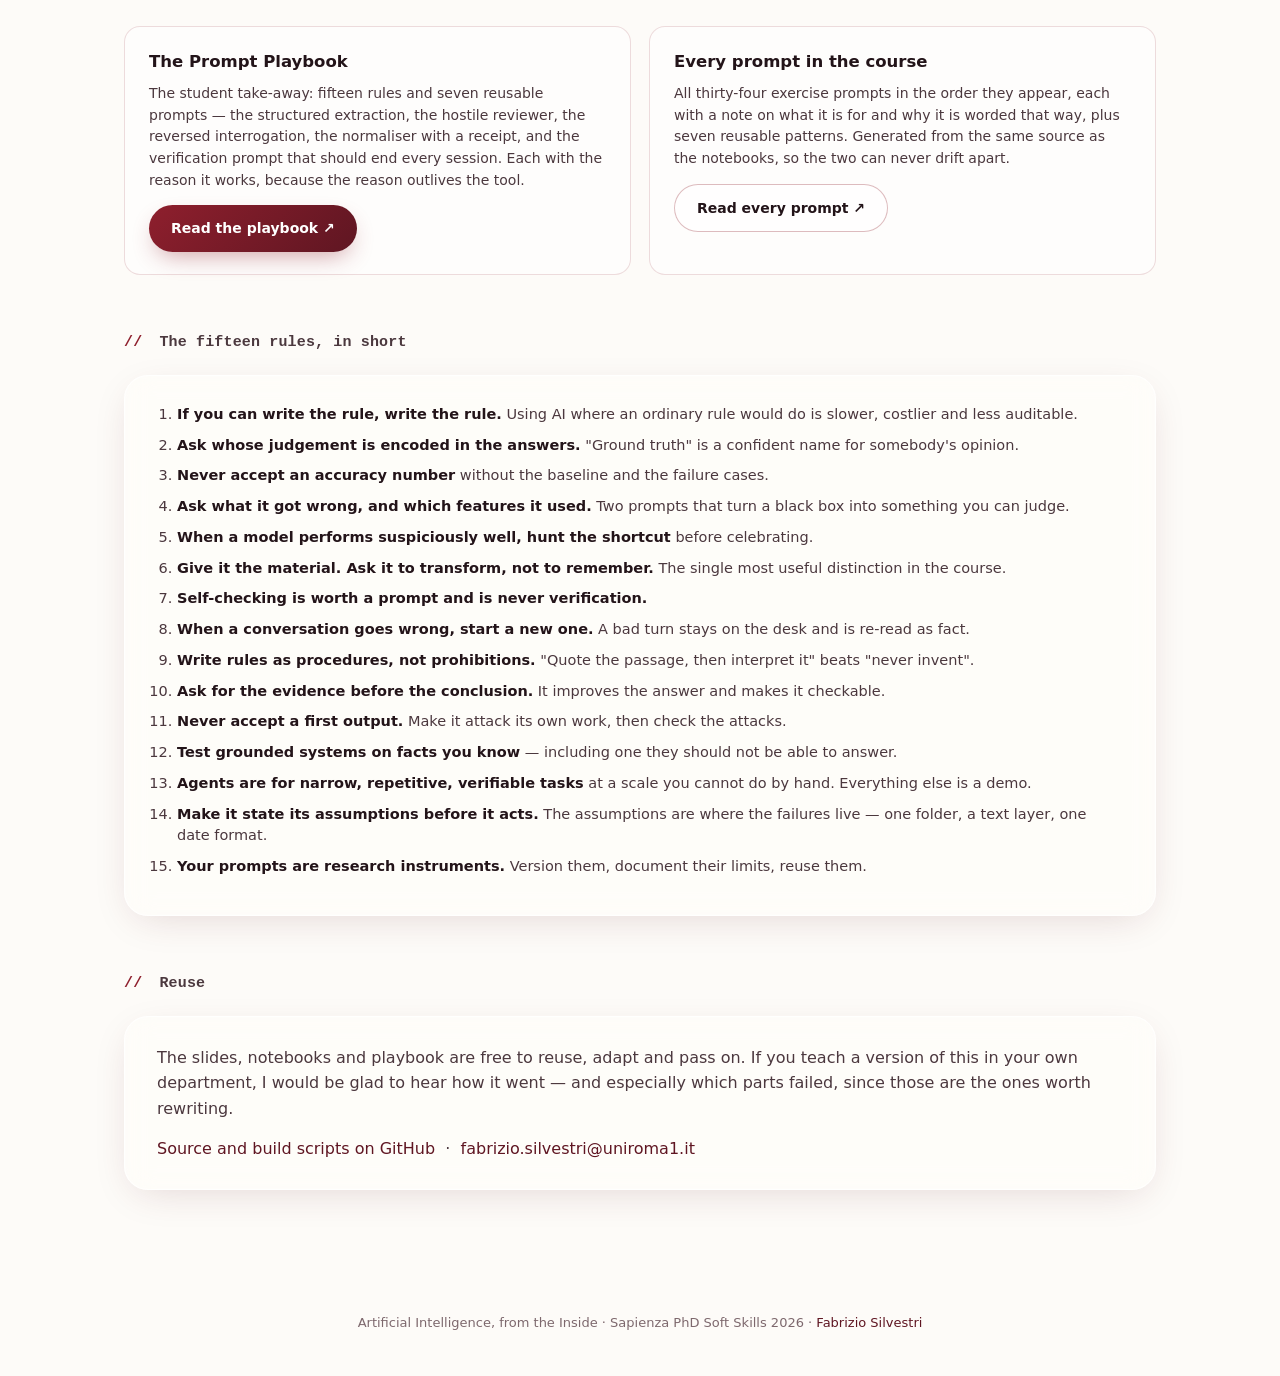
==== commit 1a964b0a: "Rebalance the course: half STEM, and a real computer-vision exercise The examples had drifted almost" ====
--- a/ai-from-the-inside/index.html
+++ b/ai-from-the-inside/index.html
@@ -219,7 +219,7 @@
       </p>
       <div class="facts">
         <span class="fact"><b>6</b> hours</span>
-        <span class="fact"><b>188</b> slides</span>
+        <span class="fact"><b>194</b> slides</span>
         <span class="fact"><b>8</b> Colab notebooks</span>
         <span class="fact"><b>0</b> lines of code written by students</span>
         <span class="fact">no API key · no installation · free tier</span>
@@ -324,10 +324,10 @@
             <a class="colab" target="_blank" rel="noopener" href="https://colab.research.google.com/github/fabsilvestri/fabsilvestri.github.io/blob/main/ai-from-the-inside/notebooks/01_teach_a_machine.ipynb">Open in Colab ↗</a>
           </li>
           <li>
-            <span class="nb-num demo">2</span>
-            <div class="nb-body">
-              <h4>Images, and how to fool them <span class="nb-time">5 min · demo</span></h4>
-              <p>A digit classifier at 97%. Add faint noise: accuracy collapses, confidence does not.</p>
+            <span class="nb-num">2</span>
+            <div class="nb-body">
+              <h4>Images, and how to fool them <span class="nb-time">25 min</span></h4>
+              <p>Classify 400 galaxies at 99%, then watch it fall over on images from a second telescope — because it learned a survey stamp in the corner, not the galaxy. Diagnose it with one heatmap, and fix it.</p>
             </div>
             <a class="colab" target="_blank" rel="noopener" href="https://colab.research.google.com/github/fabsilvestri/fabsilvestri.github.io/blob/main/ai-from-the-inside/notebooks/02_images_and_failure.ipynb">Open in Colab ↗</a>
           </li>
@@ -374,7 +374,7 @@
         </ul>
       </div>
       <div class="note">
-        <strong>On the corpus.</strong> The exercises use <strong>800 short letters</strong> in the
+        <strong>On the corpus.</strong> The exercises use two collections. <strong>800 short letters</strong> in the
         style of a 17th-century Italian correspondence archive: one table (<code>letters.csv</code>),
         240 of the same letters again as individual text files (<code>archive/</code>) for the
         document-search exercises, six as PDFs (<code>pdfs/</code>) so the extraction step is real,
@@ -383,8 +383,15 @@
         in eight is deliberately wrong, dates appear in five inconsistent formats, and some letters
         are in Italian. That is what makes "read the errors" a real exercise rather than a formality.
         <br><br>
+        And <strong>520 galaxy images</strong> in two classes, spiral and elliptical
+        (<code>images/</code>, <code>images_clean/</code>), for the vision exercise. These are drawn
+        by a script, not observed. Their defect is deliberate and it is the point of Notebook 2:
+        in <code>images/</code> almost every spiral carries a small bright "survey stamp" in the
+        corner, so a classifier trained there scores 99% and then loses a quarter of that on
+        <code>images_clean/</code>, where the stamp means nothing.
+        <br><br>
         <strong>Where the exercises get it.</strong> Every prompt that touches the data starts by
-        downloading <a href="corpus.zip">corpus.zip (197 KB)</a> and unzipping it, so each prompt
+        downloading <a href="corpus.zip">corpus.zip (629 KB)</a> and unzipping it, so each prompt
         stands on its own — paste it into any notebook and it works. The zip is flat: unzipping gives
         you <code>letters.csv</code> and the <code>archive/</code> and <code>pdfs/</code> folders
         directly. Each notebook also carries the same files internally and unpacks them in its first
@@ -408,7 +415,7 @@
         <div class="take">
           <h4>Every prompt in the course</h4>
           <p>
-            All twenty-nine exercise prompts in the order they appear, each with a note on what it
+            All thirty-four exercise prompts in the order they appear, each with a note on what it
             is for and why it is worded that way, plus seven reusable patterns. Generated from
             the same source as the notebooks, so the two can never drift apart.
           </p>
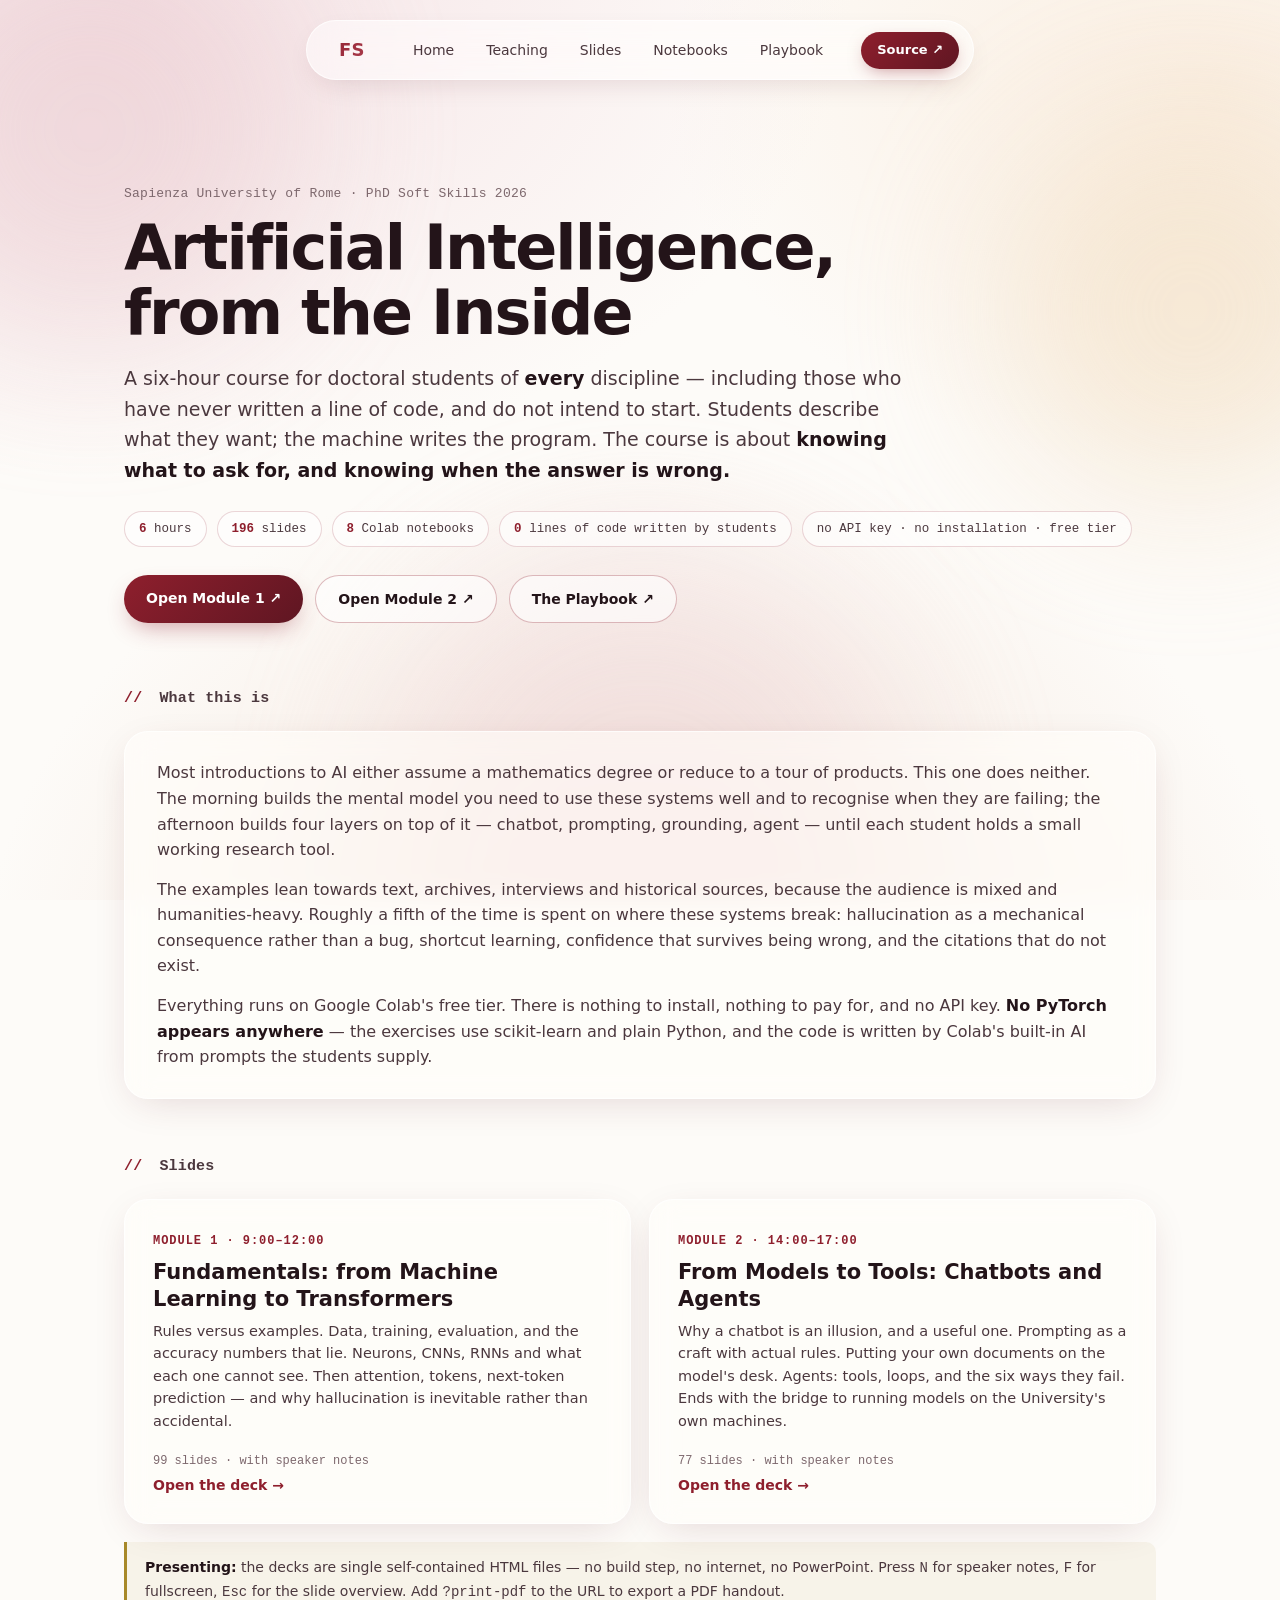
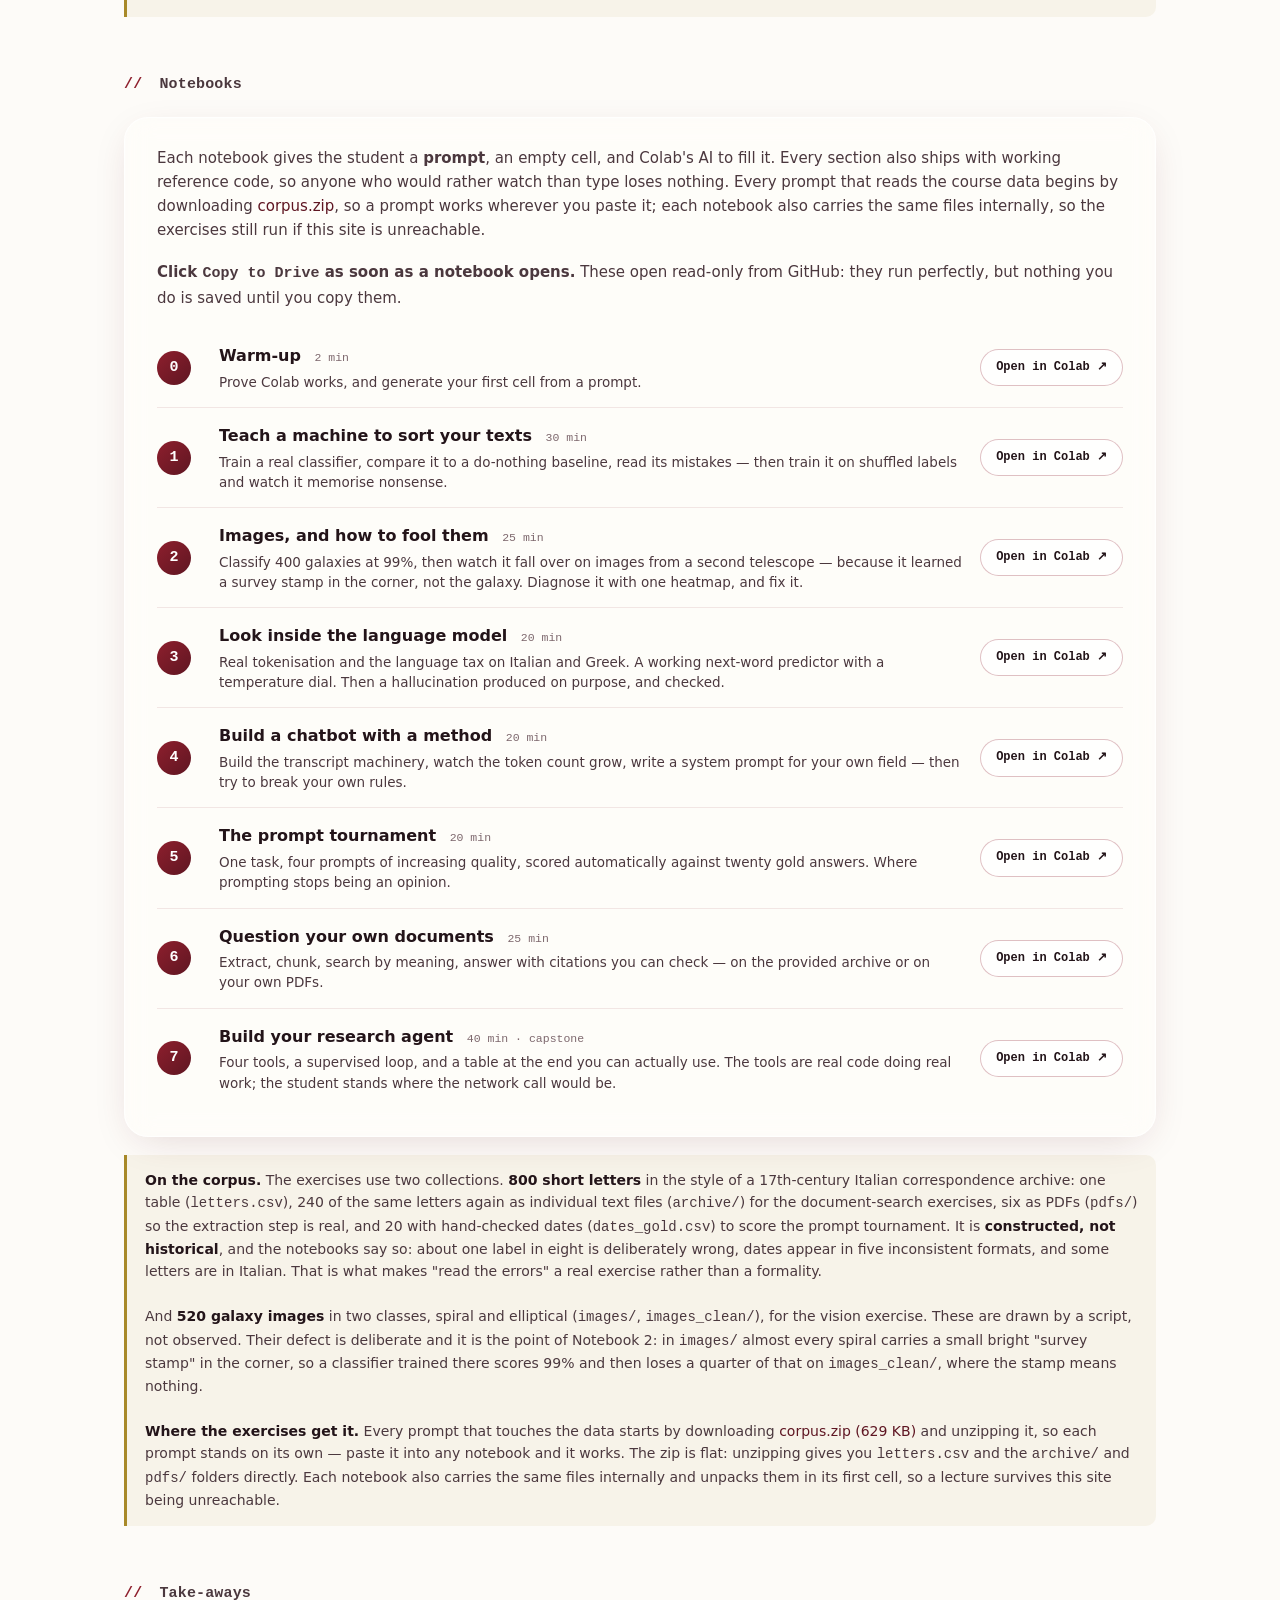
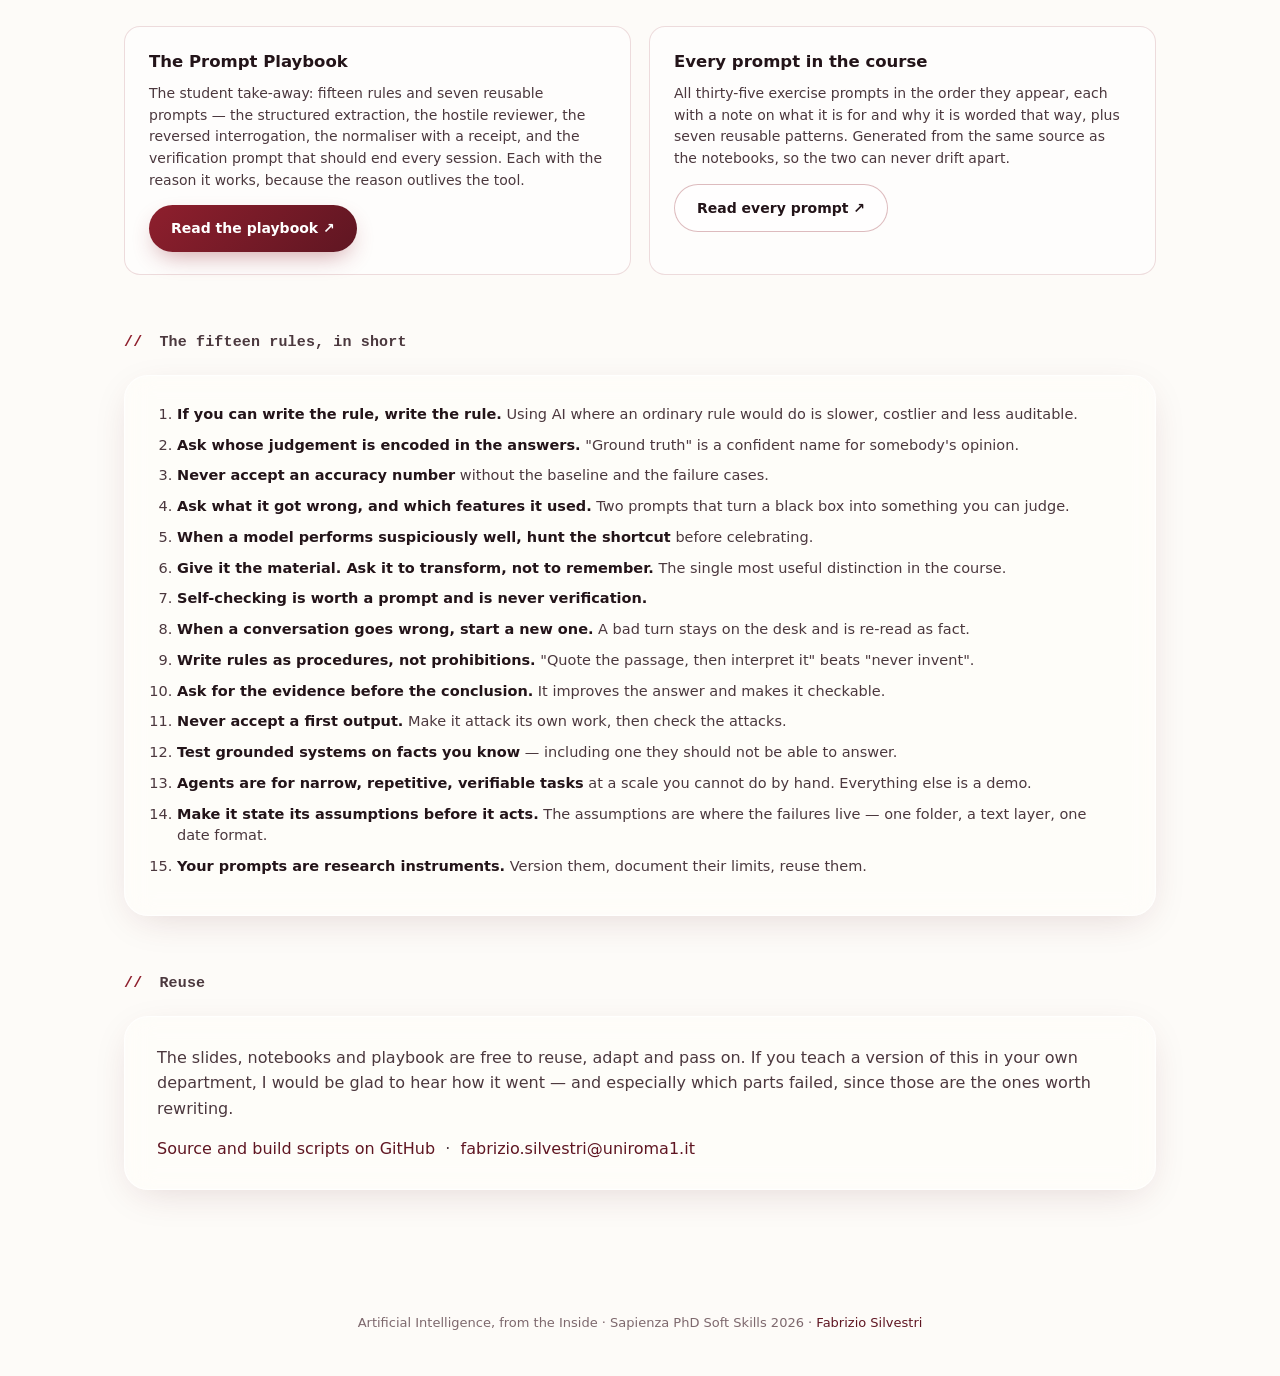
==== commit b034324f: "Teach overfitting properly: show the shape, then make them produce it Overfitting had one slide — an" ====
--- a/ai-from-the-inside/index.html
+++ b/ai-from-the-inside/index.html
@@ -219,7 +219,7 @@
       </p>
       <div class="facts">
         <span class="fact"><b>6</b> hours</span>
-        <span class="fact"><b>194</b> slides</span>
+        <span class="fact"><b>196</b> slides</span>
         <span class="fact"><b>8</b> Colab notebooks</span>
         <span class="fact"><b>0</b> lines of code written by students</span>
         <span class="fact">no API key · no installation · free tier</span>
@@ -415,7 +415,7 @@
         <div class="take">
           <h4>Every prompt in the course</h4>
           <p>
-            All thirty-four exercise prompts in the order they appear, each with a note on what it
+            All thirty-five exercise prompts in the order they appear, each with a note on what it
             is for and why it is worded that way, plus seven reusable patterns. Generated from
             the same source as the notebooks, so the two can never drift apart.
           </p>
